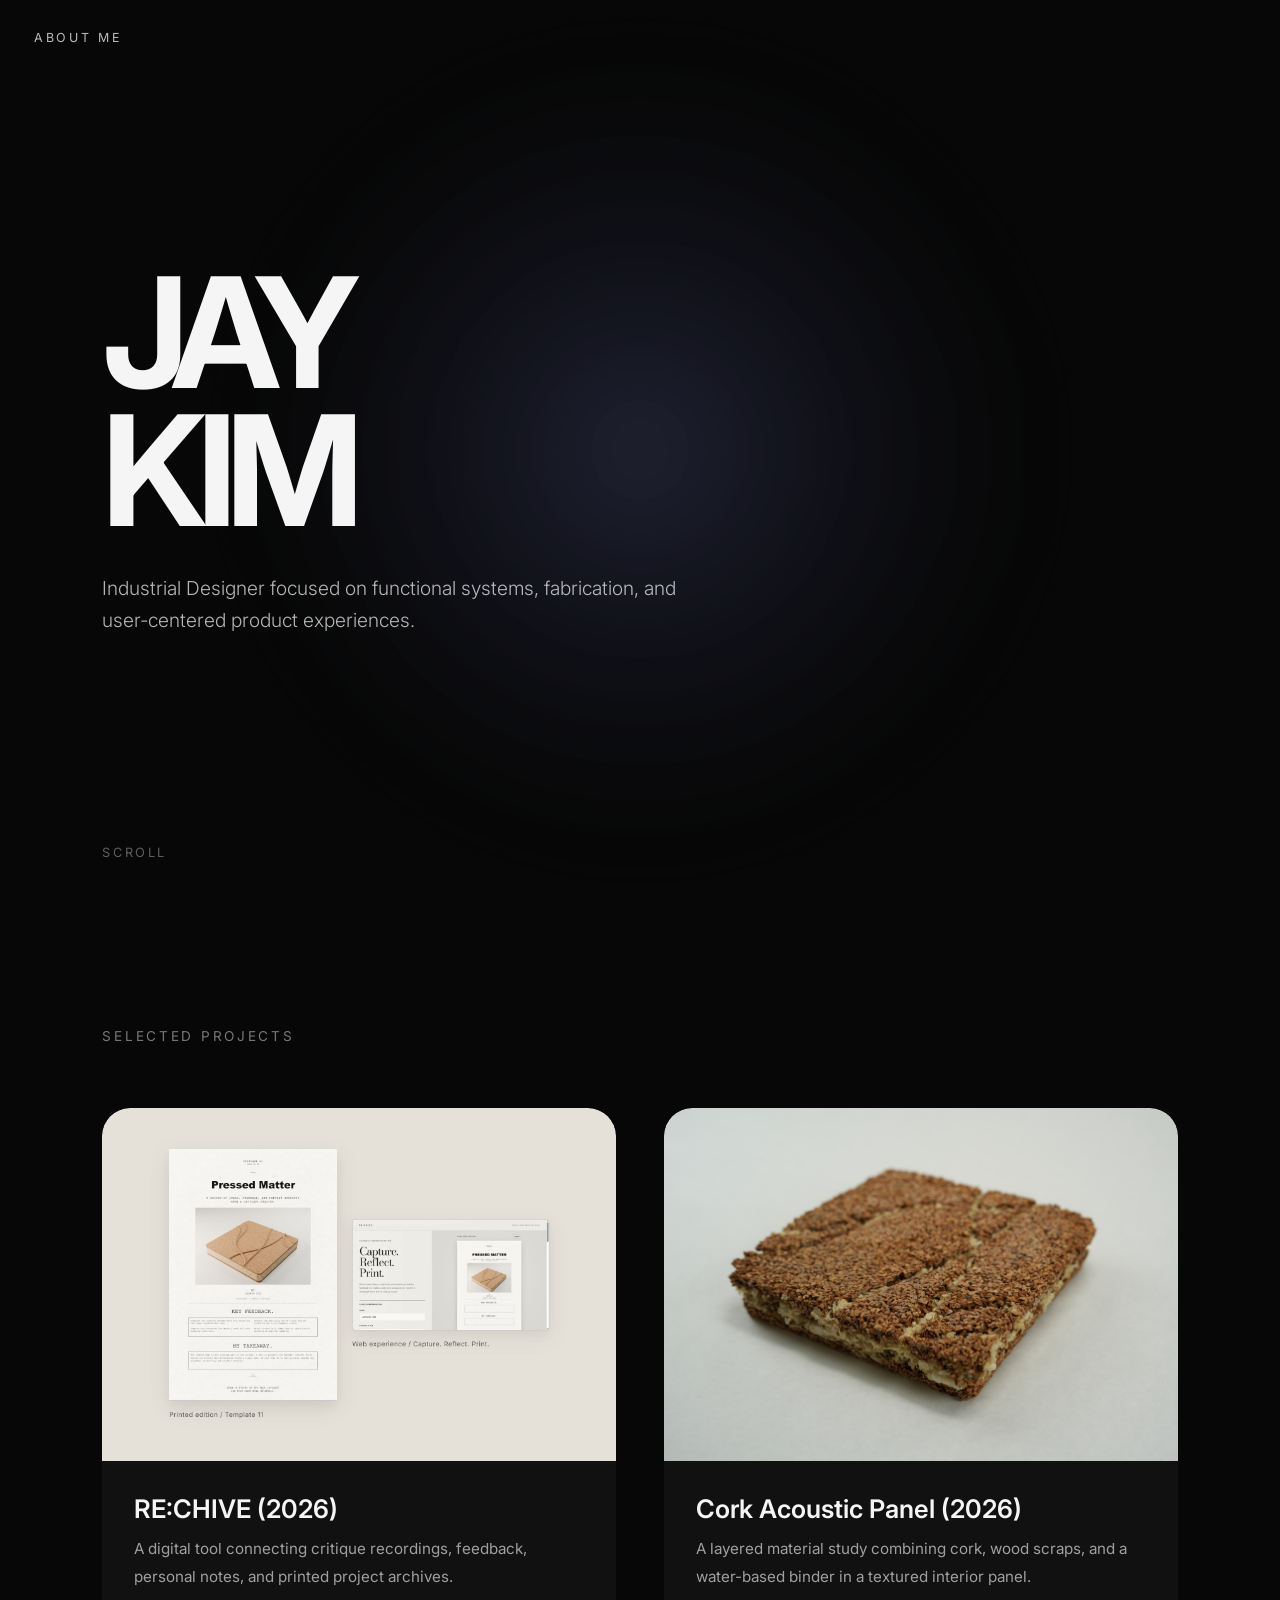
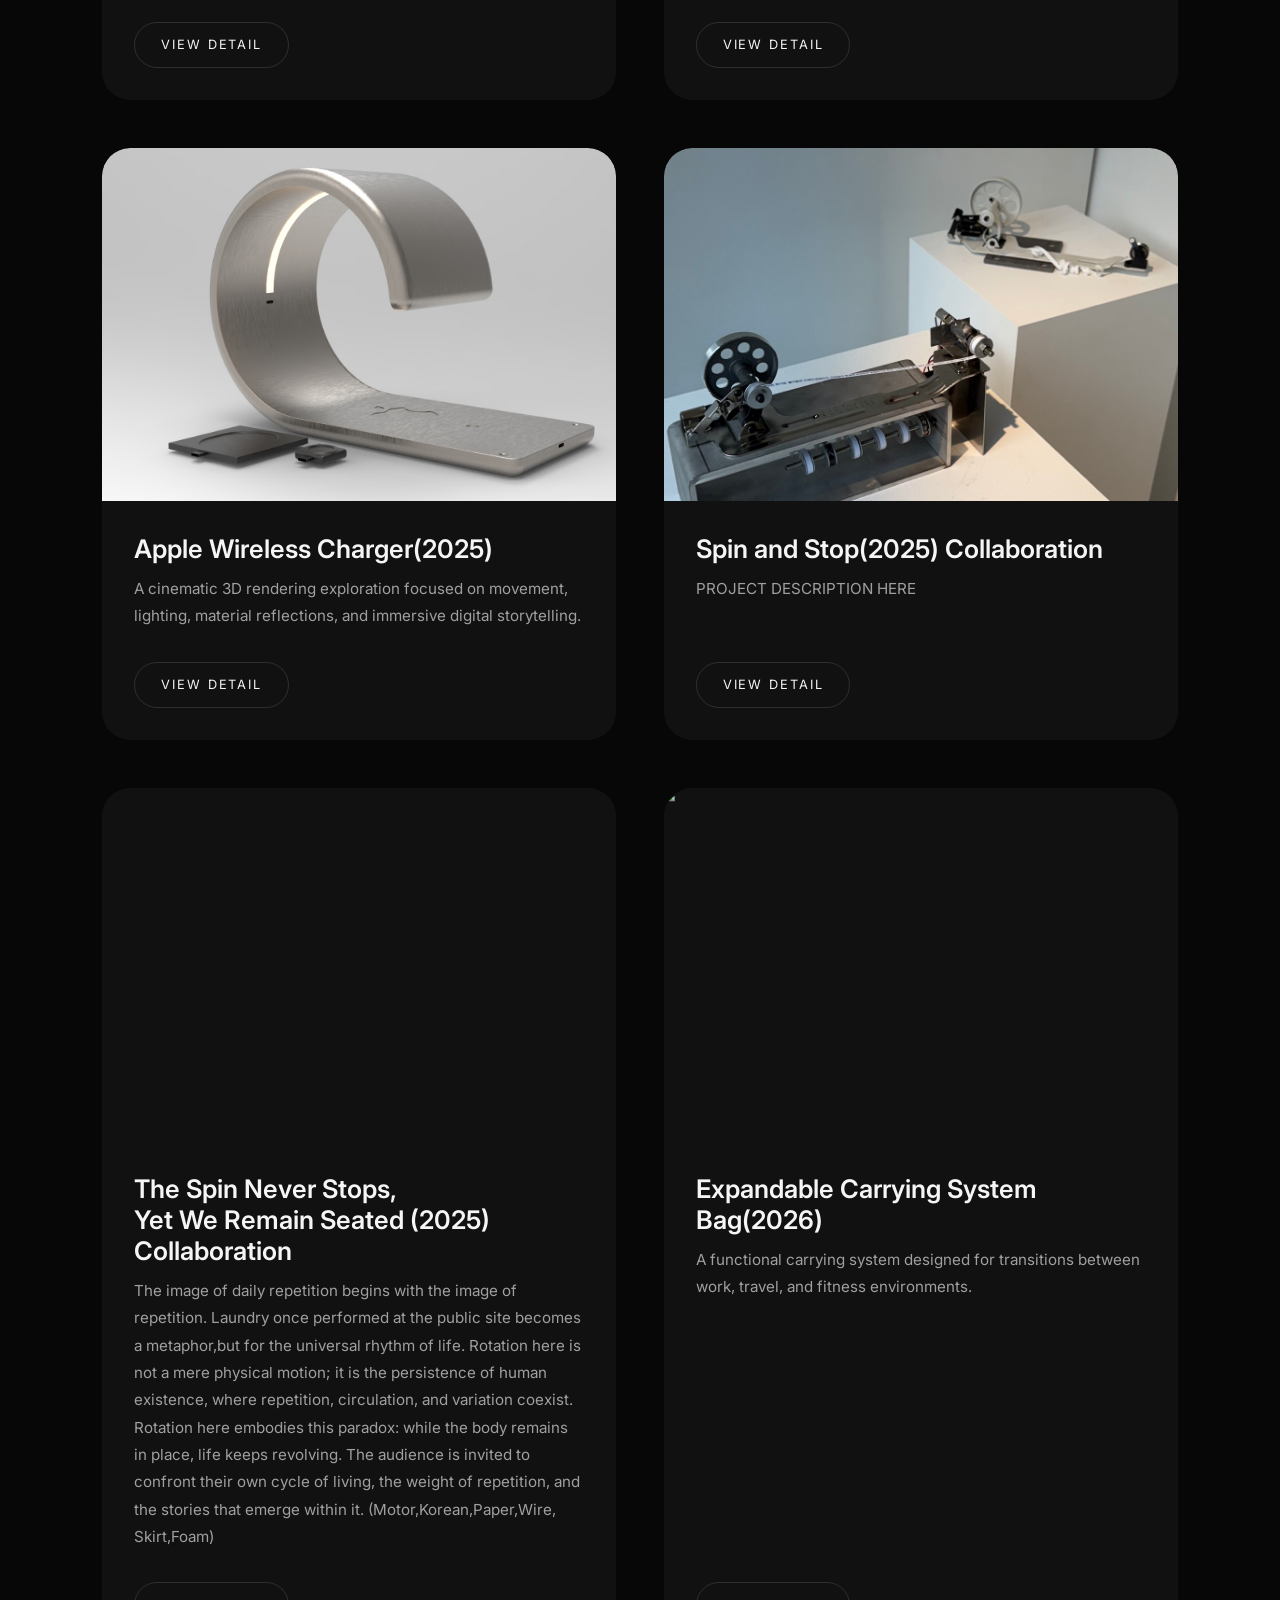
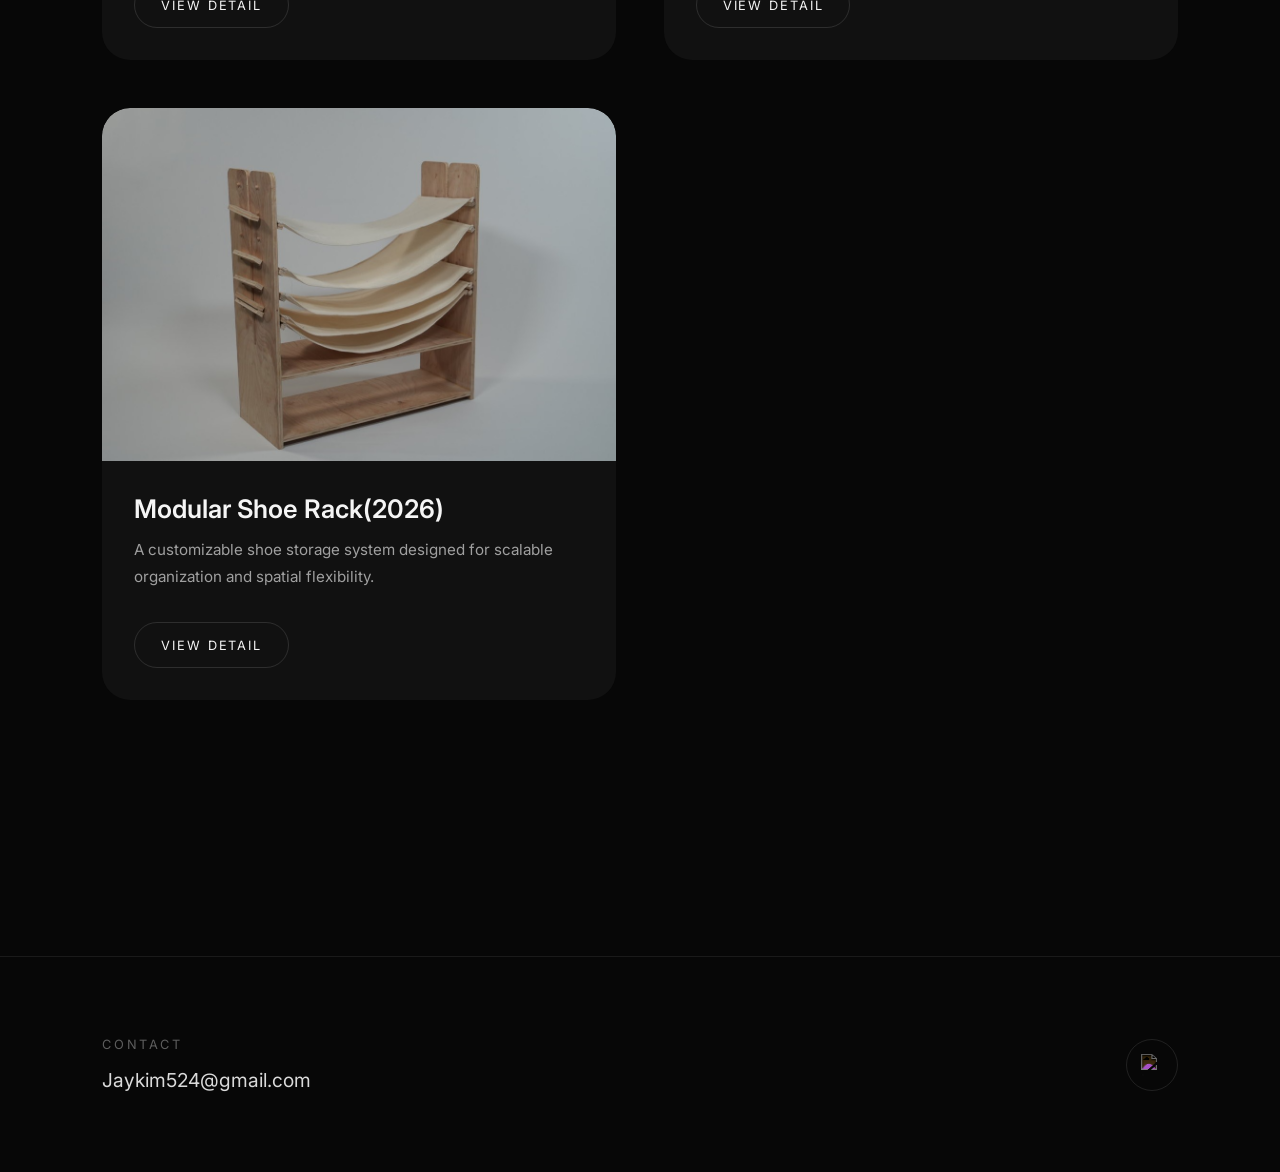
==== index.html @ 12a3d4f8 "Show final acoustic panel prototype photographs in an automatic slideshow" ====
<!DOCTYPE html>
<html lang="en">

<head>
  <meta charset="UTF-8" />
  <meta name="viewport" content="width=device-width, initial-scale=1.0"/>

  <title>Jaewoo Kim Portfolio</title>

  <!-- FONT -->

  <link rel="preconnect" href="https://fonts.googleapis.com">
  <link rel="preconnect" href="https://fonts.gstatic.com" crossorigin>

  <link
    href="https://fonts.googleapis.com/css2?family=Inter:wght@300;400;500;600;700&display=swap"
    rel="stylesheet"
  >

  <link rel="stylesheet" href="style.css?v=20261029-16-11">
</head>

<body>

  <!-- BACKGROUND -->

  <div class="background-glow"></div>
  <div class="grain"></div>

  <!-- HERO -->

  <section class="hero">

    <h1 class="name">
      JAY<br>
      KIM
    </h1>

    <p class="description">
      Industrial Designer focused on functional systems,
      fabrication, and user-centered product experiences.
    </p>

    <div class="scroll-indicator">
      Scroll
    </div>

  </section>

  <!-- PROJECTS -->

  <section class="projects">

    <div class="section-title">
      Selected Projects
    </div>

<!-- =========================
     TOP PROJECT GRID
========================= -->

<div class="project-grid">
<article class="project-card"><img class="project-preview website-preview rechive-thumbnail" src="projects/rechive-main-image.jpg" width="1335" height="1120" alt="RE:CHIVE" loading="lazy"><div class="project-content"><div class="project-title">RE:CHIVE (2026)</div><div class="project-description">A digital tool connecting critique recordings, feedback, personal notes, and printed project archives.</div><a href="rechive-detail.html" class="view-button">View Detail</a></div></article>
<article class="project-card"><div class="image-slider" aria-label="Cork Acoustic Panel final prototype photographs">
  <img class="slider-image active" src="projects/acoustic-final/dsc02774.jpg" width="2200" height="1467" alt="Cork acoustic panel final prototype, showing the patterned cork face and wood-shaving core" loading="lazy" decoding="async">
  <img class="slider-image" src="projects/acoustic-final/dsc02773.jpg" width="2200" height="1467" alt="Top view of the final cork acoustic panel and its branching surface pattern" loading="lazy" decoding="async">
  <img class="slider-image" src="projects/acoustic-final/dsc02769.jpg" width="2200" height="1467" alt="Close-up of the cork face, wood-shaving core, and cork backing" loading="lazy" decoding="async">
  <img class="slider-image" src="projects/acoustic-final/dsc02771.jpg" width="2200" height="1467" alt="Detail of the pressed wood-shaving core between the cork layers" loading="lazy" decoding="async">
  <img class="slider-image" src="projects/acoustic-final/dsc02775.jpg" width="2200" height="1467" alt="Reverse face and layered edge of the finished cork acoustic panel" loading="lazy" decoding="async">
</div><div class="project-content"><div class="project-title">Cork Acoustic Panel (2026)</div><div class="project-description">A layered material study combining cork, wood scraps, and a water-based binder in a textured interior panel.</div><a href="acoustic-detail.html" class="view-button">View Detail</a></div></article>
<!-- =========================
     FIFTH PROJECT
========================= -->

<div class="project-card">

  <!-- IMAGE SLIDER -->

  <div class="image-slider">

    <img
      class="slider-image active"
      src="sophomore solidworsk/render1 (2).jpg"
      alt=""
    >

    <img
      class="slider-image"
      src="sophomore solidworsk/render2.jpg"
      alt=""
    >

    <img
      class="slider-image"
      src="sophomore solidworsk/render3.jpg"
      alt=""
    >
<img
      class="slider-image"
      src="sophomore solidworsk/render4.jpg"
      alt=""
    >
<img
      class="slider-image"
      src="sophomore solidworsk/render5.jpg"
      alt=""
    >

  </div>

  <!-- CONTENT -->

  <div class="project-content">

    <div class="project-title">
      Apple Wireless Charger(2025)
    </div>

    <div class="project-description">
      A cinematic 3D rendering exploration
      focused on movement, lighting,
      material reflections, and immersive
      digital storytelling.
    </div>

    <a
      href="render-detail.html"
      class="view-button"
    >
      View Detail
    </a>

  </div>

</div>

<!-- =========================
     SPIN PROJECT
========================= -->

<div class="project-card">

  <!-- MAIN IMAGE -->
<div class="image-slider">
  <img
    class="slider-image active"
    src="spin/IMG_3059.JPG"
    alt=""

  >
  <img
    class="slider-image"
    src="spin/IMG_3065.JPG"
    alt="">

</div>  
  <!-- CONTENT -->

  <div class="project-content">

    <!-- TITLE -->

    <div class="project-title">

      Spin and Stop(2025) Collaboration

    </div>

    <!-- DESCRIPTION -->

    <div class="project-description">

      PROJECT DESCRIPTION HERE

    </div>

    <!-- BUTTON -->

    <a
      href="spin-detail.html"
      class="view-button"
    >
      View Detail
    </a>

  </div>

</div>




<!-- =========================
     EX PROJECT
========================= -->

<div class="project-card">

  <!-- IMAGE SLIDER -->

  <video
  class="project-video"
  autoplay
  muted
  loop
  playsinline
>

  <source
    src="ex/video.MP4"
    type="video/mp4"
  >

</video>



  <!-- CONTENT -->

  <div class="project-content">

    <!-- PROJECT TITLE -->
    <div class="project-title">

      The Spin Never Stops, <br>
Yet We Remain Seated (2025) Collaboration

    </div>

    <!-- PROJECT DESCRIPTION -->
    <div class="project-description">
The image of daily repetition begins with the image of repetition. Laundry once performed at the public site becomes a metaphor,but for the universal rhythm of life.

Rotation here is not a mere physical motion; it is the persistence of human existence, where repetition, circulation, and variation coexist. Rotation here embodies this paradox: while the body remains in place, life keeps revolving.

The audience is invited to confront their own cycle of living, the weight of repetition, and the stories that emerge within it.

(Motor,Korean,Paper,Wire,
 Skirt,Foam)

    </div>

    <!-- DETAIL BUTTON -->

    <a
      href="ex-detail.html"
      class="view-button"
    >
      View Detail
    </a>

  </div>

</div>
  <!-- =========================
       BAG PROJECT
  ========================== -->

  <div class="project-card">

    <div class="image-slider">

      <img
        class="slider-image active"
        src="bag/bag1.png"
        alt=""
      >

      <img
        class="slider-image"
        src="bag/bag2.png"
        alt=""
      >

      <img
        class="slider-image"
        src="bag/bag3.png"
        alt=""
      >

    </div>

    <div class="project-content">

      <div class="project-title">
        Expandable Carrying System Bag(2026)
      </div>

      <div class="project-description">
        A functional carrying system designed
        for transitions between work,
        travel, and fitness environments.
      </div>

      <a
        href="bag-detail.html"
        class="view-button"
      >
        View Detail
      </a>

    </div>

  </div>

  <!-- =========================
       SHOE RACK PROJECT
  ========================== -->

  <div class="project-card">

    <div class="image-slider">

      <img
        class="slider-image active"
        src="shoe-rack/shoe1.JPG"
        alt=""
      >

      <img
        class="slider-image"
        src="shoe-rack/shoe2.JPG"
        alt=""
      >

      <img
        class="slider-image"
        src="shoe-rack/shoe3.JPG"
        alt=""
      >

    </div>

    <div class="project-content">

      <div class="project-title">
        Modular Shoe Rack(2026)
      </div>

      <div class="project-description">
        A customizable shoe storage system
        designed for scalable organization
        and spatial flexibility.
      </div>

      <a
        href="shoe-rack-detail.html"
        class="view-button"
      >
        View Detail
      </a>

    </div>

  </div>
<!-- =========================
     FOURTH PROJECT
========================= -->


  <!-- =========================
       THIRD PROJECT
  ========================== -->



</div>
  </section>
<!-- =========================
     NAVIGATION
========================= -->
<nav class="top-nav">

  <button
    id="aboutButton"
    class="about-nav-button"
  >
    About me
  </button>

</nav>
<!-- =========================
     ABOUT MODAL
========================= -->

<div class="about-overlay" id="aboutOverlay">

  <div class="about-modal">

    <!-- CLOSE BUTTON -->

    <button
      class="close-button"
      id="closeAbout"
    >
      ×
    </button>

    <!-- CONTENT -->

    <div class="about-label">
      ABOUT ME
    </div>

    <h2 class="about-title">
      Industrial Designer<br>
      & Creative Explorer
    </h2>

    <p class="about-text">

      I am an industrial designer interested in
      functional systems, emotional experiences,
      and material exploration.

      <br><br>

      My work combines physical fabrication,
      digital interaction,
      and experimental storytelling
      to create immersive user experiences.

    </p>

    <!-- INFO -->

    <div class="about-info">

      <div class="info-block">

        <div class="info-title">
          Education
        </div>

        <div class="info-content">
          RISD Industrial Design
          <br>
          Yonsei University (June 2024 ~ August 2024)
        </div>

      </div>

      <div class="info-block">

        <div class="info-title">
          Skills
        </div>

        <div class="info-content">
          SolidWorks<br>
          Rhino<br>
          Keyshot<br>
          Adobe Suite<br>
          HTML / CSS / JS <br>
          Model Making<br>
        </div>

      </div>

    </div>

    <!-- RESUME -->

    <a
      href="resume.pdf"
      download
      class="resume-button"
    >
      Download Resume
    </a>

  </div>

</div>
  <!-- =========================
       FOOTER
  ========================== -->

  <footer class="footer">

    <div class="footer-left">

      <div class="footer-label">
        Contact
      </div>

      <a
        href="mailto:Jaykim524@gmail.com"
        class="email-link"
      >
        Jaykim524@gmail.com
      </a>

    </div>

    <div class="footer-right">

      <a
        href="https://www.instagram.com/Jaykim524"
        target="_blank"
        class="social-icon"
      >

        <img
          src="https://cdn-icons-png.flaticon.com/512/2111/2111463.png"
          alt="instagram"
        >

      </a>

    </div>

  </footer>

  <!-- SCRIPT -->

  <script src="script.js"></script>

</body>
</html>
---- style.css ----
*{
  margin:0;
  padding:0;
  box-sizing:border-box;
}

html{
  scroll-behavior:smooth;
}

body{
  background:#070707;
  color:#f5f5f5;
  font-family:'Inter',sans-serif;
  overflow-x:hidden;
}

/* =========================
   SOFT BACKGROUND LIGHT
========================= */

body::before{

  content:"";

  position:fixed;

  top:50%;
  left:50%;

  transform:translate(-50%,-50%);

  width:900px;
  height:900px;

  background:
  radial-gradient(
    circle,
    rgba(255,255,255,0.08) 0%,
    rgba(255,255,255,0.03) 25%,
    rgba(255,255,255,0) 70%
  );

  filter:blur(30px);

  pointer-events:none;

  z-index:0;
}

a{
  text-decoration:none;
  color:inherit;
}

/* =========================
   BACKGROUND
========================= */

.background-glow{

  position:fixed;

  width:700px;
  height:700px;

  background:
  radial-gradient(
    circle,
    rgba(80,100,255,0.12) 0%,
    rgba(0,0,0,0) 70%
  );

  top:50%;
  left:50%;

  transform:translate(-50%,-50%);

  filter:blur(80px);

  pointer-events:none;

  z-index:0;

  animation:floatGlow 14s ease-in-out infinite;
}

@keyframes floatGlow{

  0%{
    transform:translate(-50%,-50%) scale(1);
  }

  50%{
    transform:translate(-48%,-52%) scale(1.05);
  }

  100%{
    transform:translate(-50%,-50%) scale(1);
  }

}

.grain{

  position:fixed;
  inset:0;

  opacity:0.03;

  background-image:
  radial-gradient(#fff 0.5px, transparent 0.5px);

  background-size:4px 4px;

  pointer-events:none;

  z-index:0;
}

/* =========================
   TOP NAV
========================= */

.top-nav{

  position:fixed;

  top:26px;
  left:34px;

  z-index:999999;
}

/* =========================
   ABOUT BUTTON
========================= */

.about-nav-button{

  background:none;
  border:none;

  color:rgba(255,255,255,0.72);

  font-size:0.78rem;

  letter-spacing:0.22em;
  text-transform:uppercase;

  cursor:pointer;

  transition:0.4s ease;

  font-family:'Inter',sans-serif;
}

.about-nav-button:hover{

  color:#fff;

  transform:translateX(4px);
}

/* =========================
   HERO
========================= */

.hero{

  position:relative;

  width:100%;
  height:100vh;

  display:flex;
  flex-direction:column;
  justify-content:center;

  padding-left:8vw;

  z-index:2;
}

.name{

  font-size:clamp(4rem,12vw,11rem);

  line-height:0.9;
  font-weight:700;

  letter-spacing:-0.07em;

  opacity:0;

  transform:translateY(40px);

  animation:
  fadeUp 1.2s cubic-bezier(.16,1,.3,1) forwards;
}

.description{

  margin-top:2rem;

  max-width:600px;

  font-size:clamp(1rem,1.5vw,1.3rem);

  line-height:1.7;
  font-weight:300;

  color:rgba(255,255,255,0.7);

  opacity:0;

  transform:translateY(30px);

  animation:
  fadeUp 1.2s cubic-bezier(.16,1,.3,1) forwards;

  animation-delay:0.25s;
}

.scroll-indicator{

  position:absolute;

  bottom:40px;
  left:8vw;

  font-size:0.8rem;

  letter-spacing:0.2em;
  text-transform:uppercase;

  color:rgba(255,255,255,0.35);

  animation:floatText 2.5s ease-in-out infinite;
}

@keyframes fadeUp{

  to{
    opacity:1;
    transform:translateY(0);
  }

}

@keyframes floatText{

  0%{
    transform:translateY(0);
  }

  50%{
    transform:translateY(8px);
  }

  100%{
    transform:translateY(0);
  }

}

/* =========================
   PROJECTS
========================= */

.projects{

  position:relative;

  z-index:2;

  width:100%;

  padding:8rem 8vw;
}

.section-title{

  font-size:0.85rem;

  text-transform:uppercase;
  letter-spacing:0.2em;

  color:rgba(255,255,255,0.45);

  margin-bottom:4rem;
}

.project-grid{

  display:grid;

  grid-template-columns:1fr 1fr;

  gap:3rem;
}

/* =========================
   PROJECT CARD
========================= */

.project-card{

  display:flex;
  flex-direction:column;

  min-height:0;

  border-radius:28px;

  overflow:hidden;

  background:#111;

  transition:0.5s cubic-bezier(.16,1,.3,1);
}

.project-card:hover{

  transform:translateY(-10px);
}

/* =========================
   PROJECT MEDIA
========================= */

.image-slider,
.project-preview,
.project-video{

  position:relative;

  width:100%;
  height:auto;
  min-height:0;
  aspect-ratio:16 / 11;
  flex:0 0 auto;

  overflow:hidden;

  background:#111;

  border-radius:28px 28px 0 0;
}

/* =========================
   IMAGE SLIDER
========================= */

.slider-image{

  position:absolute;

  width:100%;
  height:100%;

  object-fit:cover;

  opacity:0;

  transition:
  opacity 1.5s ease-in-out,
  transform 6s ease;

  transform:scale(1);
}

.slider-image.active{

  opacity:1;

  transform:scale(1.03);
}

/* =========================
   ALL PROJECT IMAGES / VIDEO
========================= */

.project-preview,
.project-video{

  object-fit:cover;

  display:block;
}

.rechive-thumbnail{
  object-fit:contain;
  background:#e5e1d9;
}

/* =========================
   PROJECT CONTENT
========================= */

.project-content{

  display:flex;
  flex-direction:column;

  flex:1;

  padding:2rem;
}

.project-title{

  font-size:1.6rem;
  font-weight:600;

  margin-bottom:0.7rem;
}

.project-description{

  font-size:0.95rem;

  line-height:1.8;

  color:rgba(255,255,255,0.6);

  margin-bottom:2rem;
}

/* =========================
   BUTTON
========================= */

.view-button{

  width:fit-content;

  margin-top:auto;

  padding:0.9rem 1.6rem;

  border:
  1px solid rgba(255,255,255,0.12);

  border-radius:999px;

  font-size:0.8rem;

  letter-spacing:0.15em;
  text-transform:uppercase;

  transition:0.4s ease;
}

.view-button:hover{

  background:#f5f5f5;
  color:#070707;
}

/* =========================
   FOOTER
========================= */

.footer{

  width:100%;

  display:flex;
  justify-content:space-between;
  align-items:center;

  padding:5rem 8vw;

  border-top:
  1px solid rgba(255,255,255,0.08);

  margin-top:8rem;
}

.footer-label{

  font-size:0.8rem;

  letter-spacing:0.2em;
  text-transform:uppercase;

  color:rgba(255,255,255,0.35);

  margin-bottom:1rem;
}

.email-link{

  font-size:1.2rem;

  color:rgba(255,255,255,0.85);

  transition:0.3s ease;
}

.email-link:hover{
  opacity:0.6;
}

.footer-right{

  display:flex;

  gap:1rem;
}

.social-icon{

  width:52px;
  height:52px;

  display:flex;
  justify-content:center;
  align-items:center;

  border:
  1px solid rgba(255,255,255,0.1);

  border-radius:50%;

  transition:0.4s ease;
}

.social-icon:hover{

  transform:translateY(-5px);

  background:#fff;
}

.social-icon img{

  width:22px;
  height:22px;

  object-fit:contain;

  filter:invert(1);
}

.social-icon:hover img{
  filter:invert(0);
}

/* =========================
   ABOUT OVERLAY
========================= */

.about-overlay{

  position:fixed;

  inset:0;

  background:rgba(0,0,0,0.45);

  backdrop-filter:blur(18px);

  display:flex;
  justify-content:center;
  align-items:center;

  opacity:0;
  visibility:hidden;

  transition:0.5s ease;

  z-index:99999;
}

.about-overlay.active{

  opacity:1;
  visibility:visible;
}

/* =========================
   ABOUT MODAL
========================= */

.about-modal{

  position:relative;

  width:min(900px,90vw);

  max-height:90vh;

  overflow-y:auto;

  padding:5rem;

  border-radius:40px;

  background:
  rgba(255,255,255,0.04);

  border:
  1px solid rgba(255,255,255,0.08);

  box-shadow:
  0 20px 80px rgba(0,0,0,0.5);

  transform:
  translateY(30px) scale(0.98);

  transition:0.5s ease;
}

.about-overlay.active .about-modal{

  transform:
  translateY(0px) scale(1);
}

/* =========================
   CLOSE BUTTON
========================= */

.close-button{

  position:absolute;

  top:1.5rem;
  right:1.5rem;

  width:48px;
  height:48px;

  border:none;
  border-radius:50%;

  background:
  rgba(255,255,255,0.06);

  color:#fff;

  font-size:1.4rem;

  cursor:pointer;

  transition:0.4s ease;
}

.close-button:hover{

  background:#fff;
  color:#000;
}

/* =========================
   ABOUT TYPOGRAPHY
========================= */

.about-label{

  font-size:0.75rem;

  letter-spacing:0.2em;
  text-transform:uppercase;

  color:rgba(255,255,255,0.45);

  margin-bottom:1.5rem;
}

.about-title{

  font-size:clamp(2.5rem,5vw,5rem);

  line-height:0.95;
  letter-spacing:-0.06em;

  margin-bottom:2rem;
}

.about-text{

  max-width:650px;

  font-size:1rem;

  line-height:2;

  color:rgba(255,255,255,0.72);

  margin-bottom:4rem;
}

/* =========================
   ABOUT INFO
========================= */

.about-info{

  display:grid;

  grid-template-columns:1fr 1fr;

  gap:3rem;

  margin-bottom:4rem;
}

.info-title{

  font-size:0.75rem;

  letter-spacing:0.15em;
  text-transform:uppercase;

  color:rgba(255,255,255,0.4);

  margin-bottom:1rem;
}

.info-content{

  line-height:2;

  color:rgba(255,255,255,0.8);
}

/* =========================
   RESUME BUTTON
========================= */

.resume-button{

  display:inline-flex;
  align-items:center;
  justify-content:center;

  padding:1rem 2rem;

  border-radius:999px;

  border:
  1px solid rgba(255,255,255,0.12);

  transition:0.4s ease;
}

.resume-button:hover{

  background:#fff;
  color:#000;
}

/* =========================
   RESPONSIVE
========================= */

@media(max-width:1000px){

  .project-grid{
    grid-template-columns:1fr;
  }

}

@media(max-width:768px){

  .hero{
    padding-left:6vw;
    padding-right:6vw;
  }

  .projects{
    padding:6rem 6vw;
  }

  .footer{

    flex-direction:column;
    align-items:flex-start;

    gap:3rem;
  }

  .about-modal{
    padding:3rem 2rem;
  }

  .about-info{
    grid-template-columns:1fr;
  }

}/* =========================
   VIDEO FIX
========================= */

.project-video{
  object-position:bottom 40%;
}
.hidden {
  display: none;
}
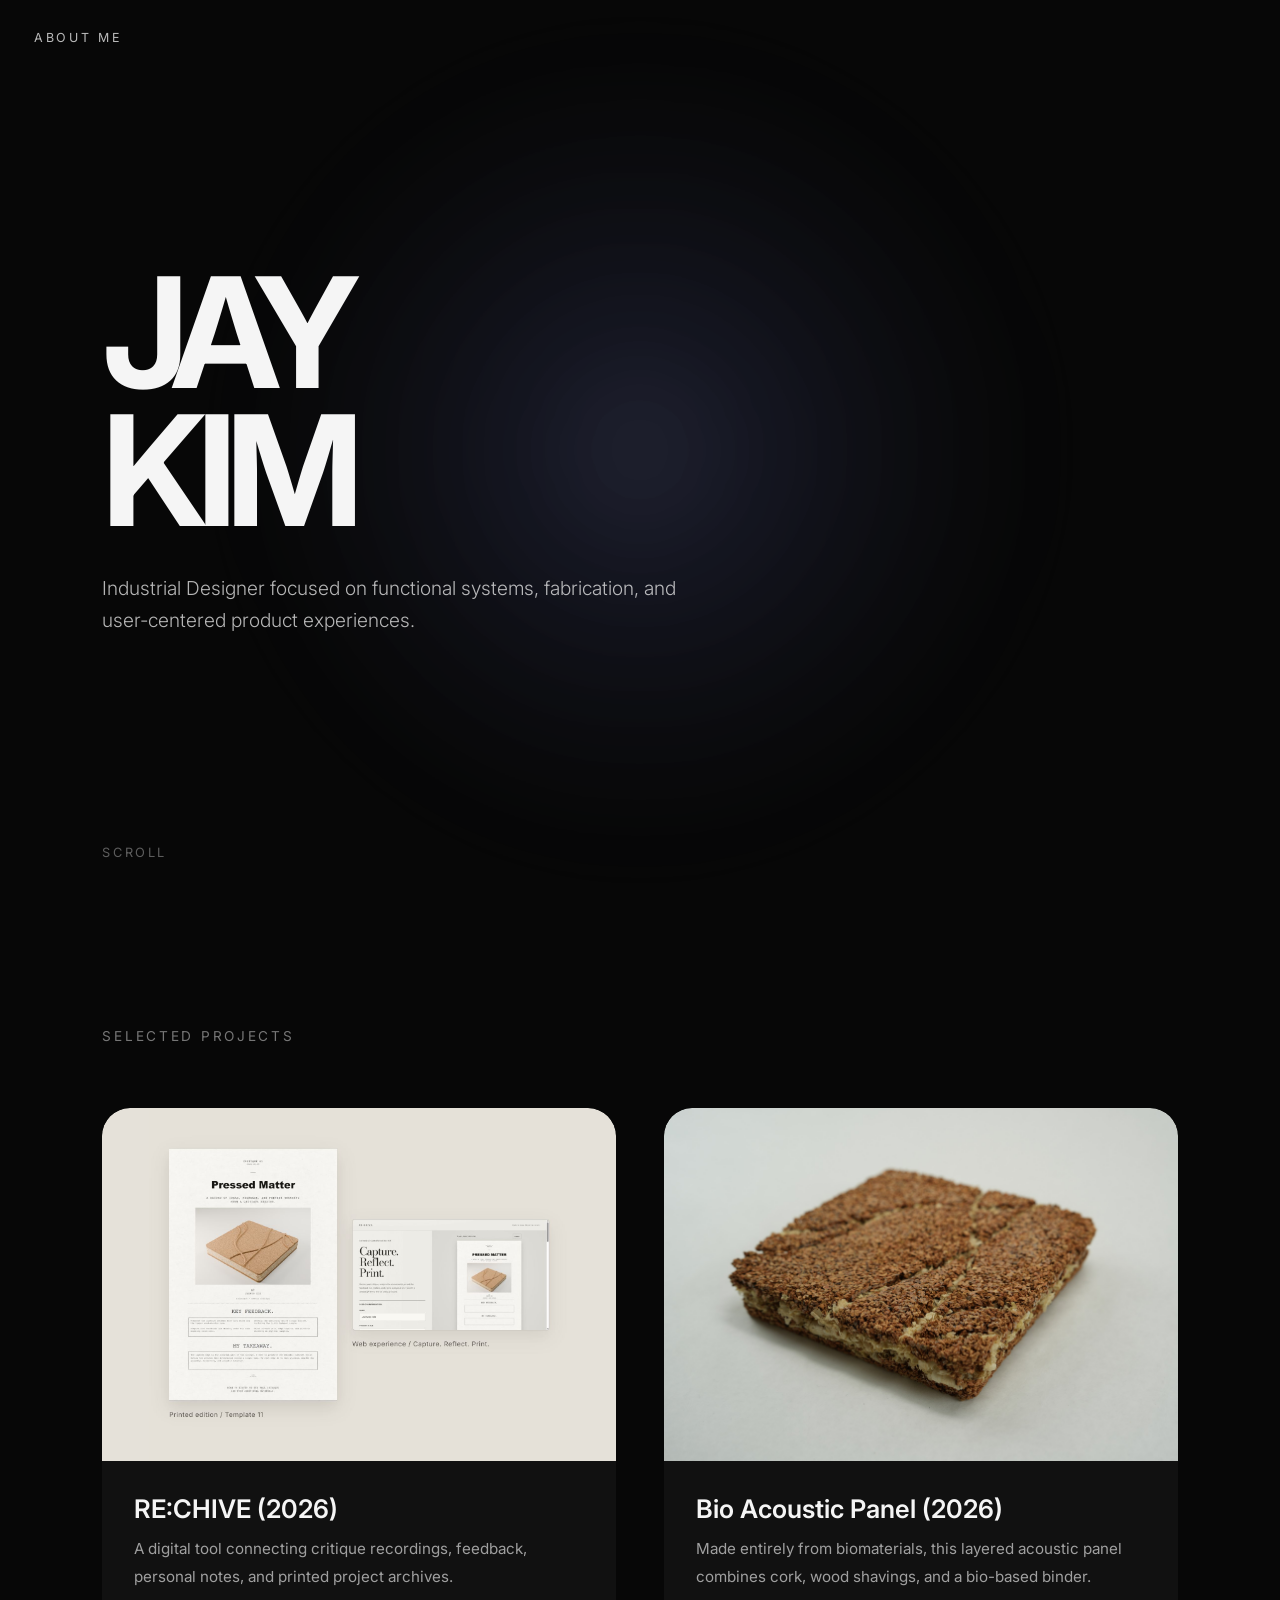
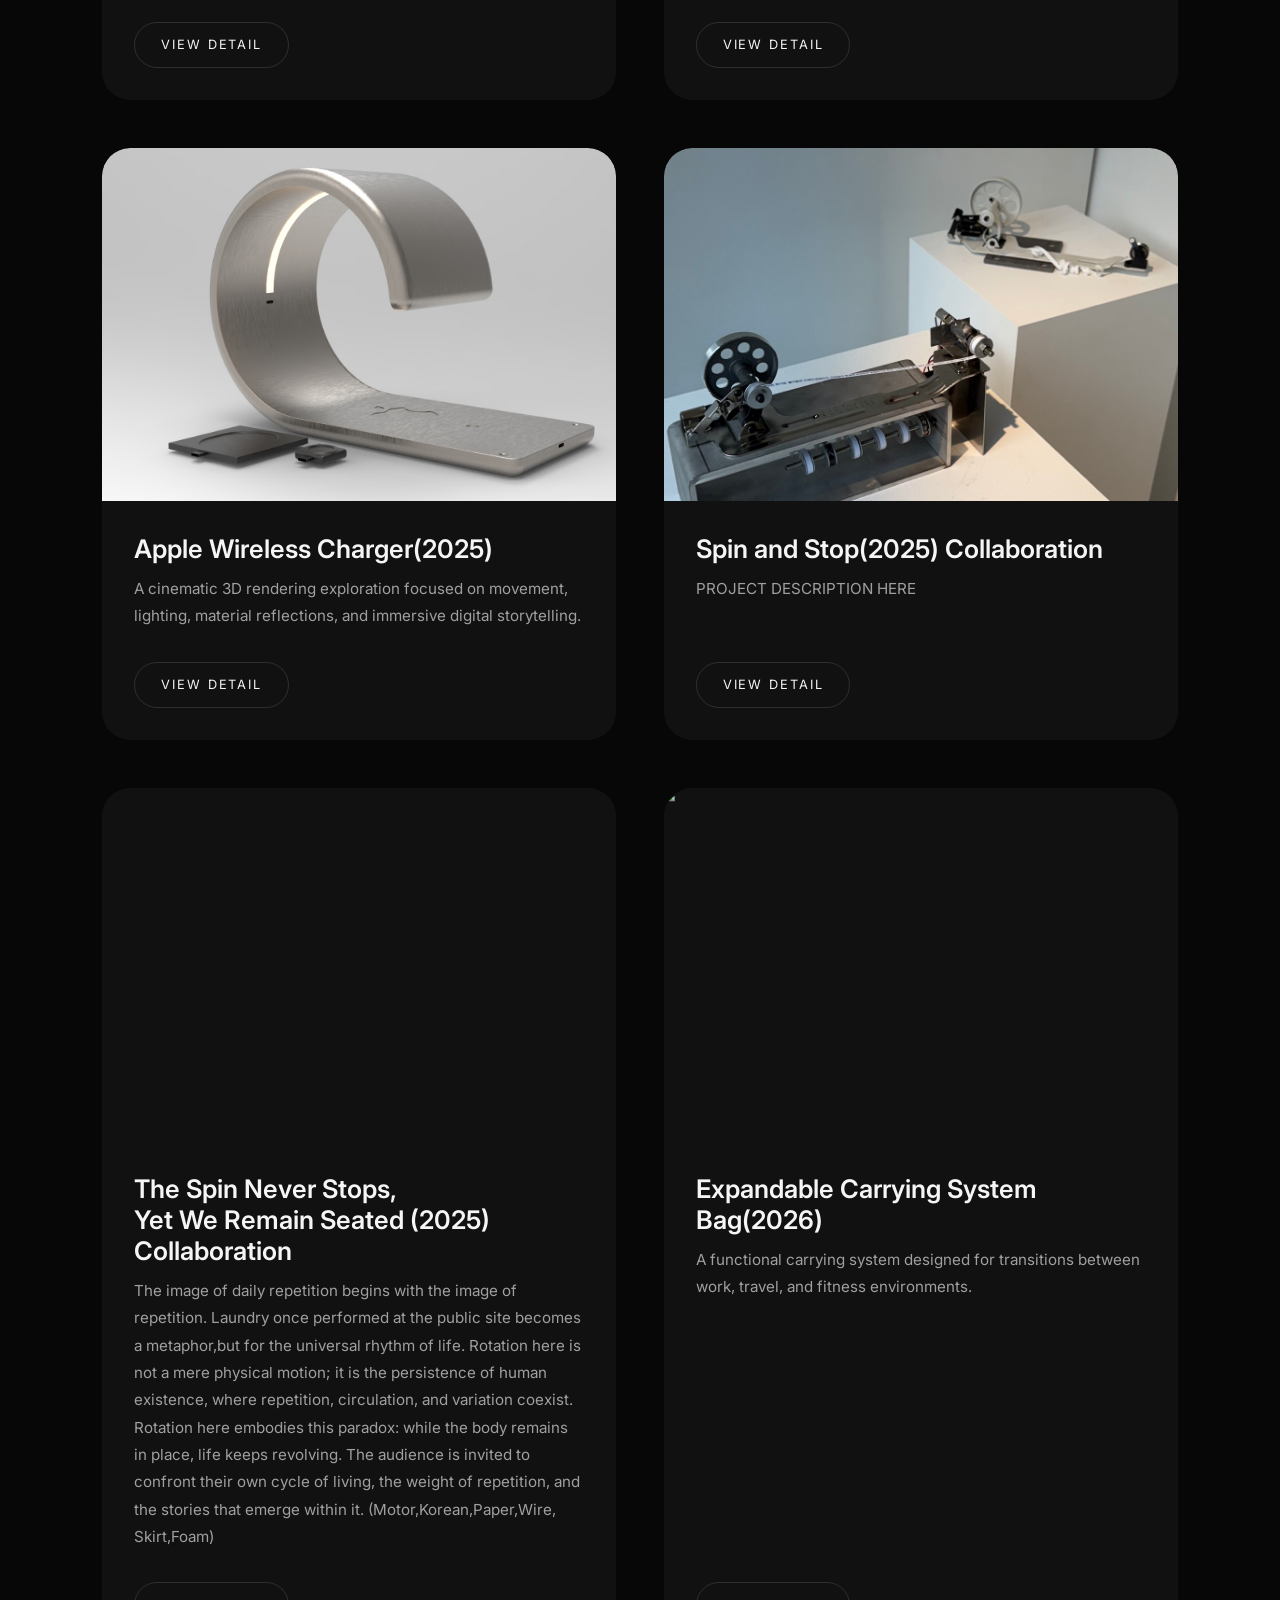
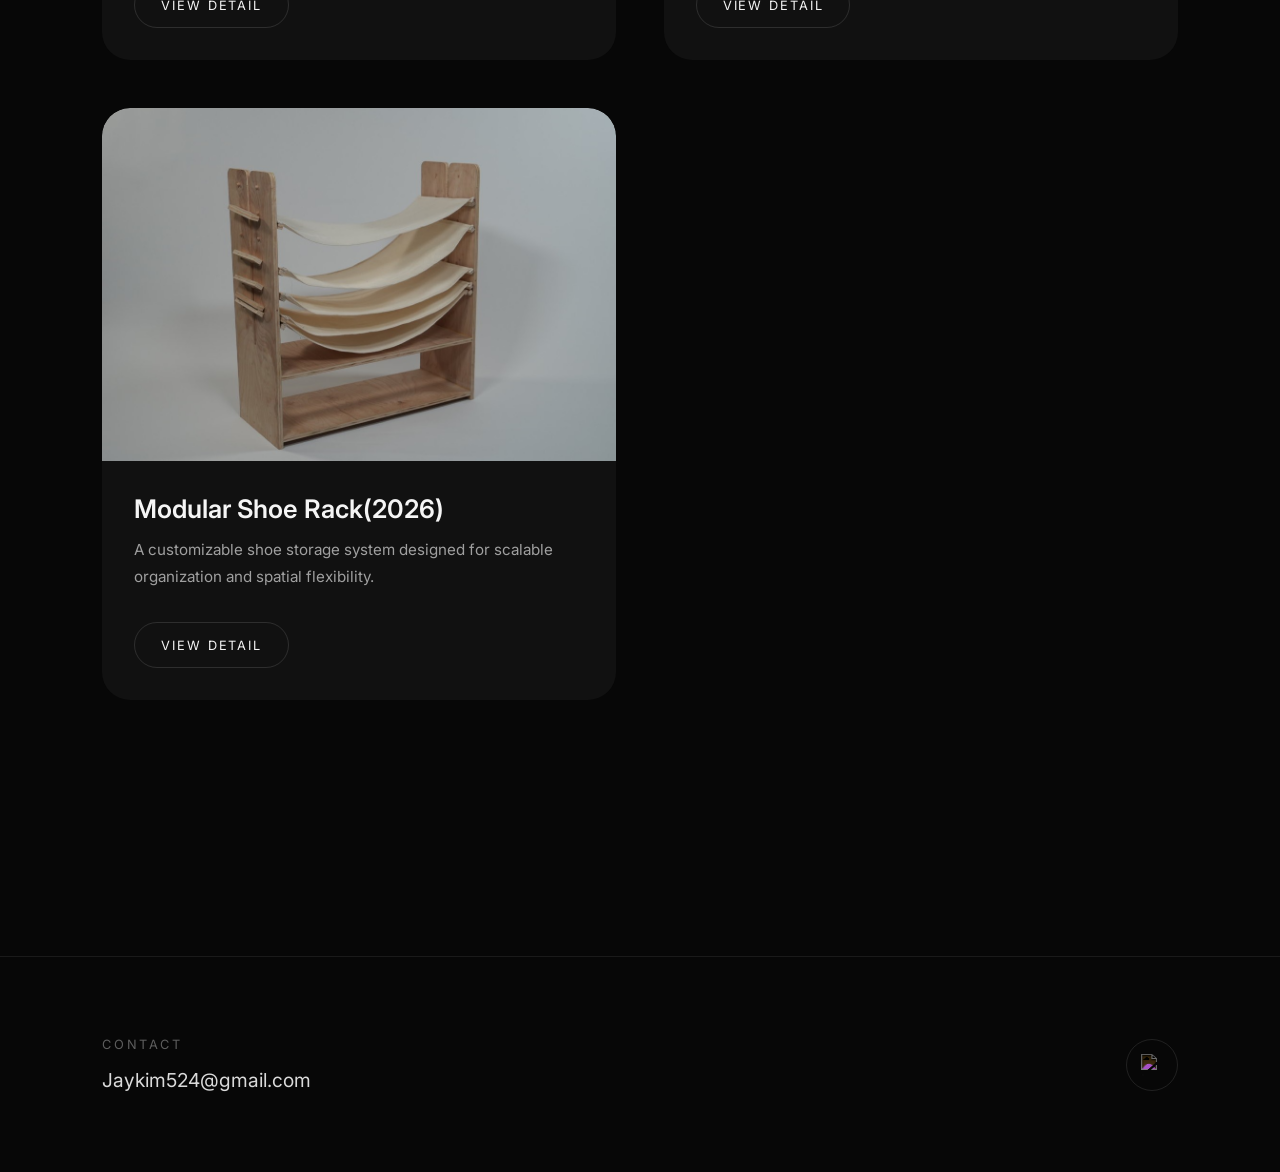
==== commit 85512469: "Rename the project Bio Acoustic Panel and describe its biomaterial composition" ====
--- a/index.html
+++ b/index.html
@@ -61,13 +61,13 @@
 
 <div class="project-grid">
 <article class="project-card"><img class="project-preview website-preview rechive-thumbnail" src="projects/rechive-main-image.jpg" width="1335" height="1120" alt="RE:CHIVE" loading="lazy"><div class="project-content"><div class="project-title">RE:CHIVE (2026)</div><div class="project-description">A digital tool connecting critique recordings, feedback, personal notes, and printed project archives.</div><a href="rechive-detail.html" class="view-button">View Detail</a></div></article>
-<article class="project-card"><div class="image-slider" aria-label="Cork Acoustic Panel final prototype photographs">
-  <img class="slider-image active" src="projects/acoustic-final/dsc02774.jpg" width="2200" height="1467" alt="Cork acoustic panel final prototype, showing the patterned cork face and wood-shaving core" loading="lazy" decoding="async">
+<article class="project-card"><div class="image-slider" aria-label="Bio Acoustic Panel final prototype photographs">
+  <img class="slider-image active" src="projects/acoustic-final/dsc02774.jpg" width="2200" height="1467" alt="Bio acoustic panel final prototype, showing the patterned cork face and wood-shaving core" loading="lazy" decoding="async">
   <img class="slider-image" src="projects/acoustic-final/dsc02773.jpg" width="2200" height="1467" alt="Top view of the final cork acoustic panel and its branching surface pattern" loading="lazy" decoding="async">
   <img class="slider-image" src="projects/acoustic-final/dsc02769.jpg" width="2200" height="1467" alt="Close-up of the cork face, wood-shaving core, and cork backing" loading="lazy" decoding="async">
   <img class="slider-image" src="projects/acoustic-final/dsc02771.jpg" width="2200" height="1467" alt="Detail of the pressed wood-shaving core between the cork layers" loading="lazy" decoding="async">
   <img class="slider-image" src="projects/acoustic-final/dsc02775.jpg" width="2200" height="1467" alt="Reverse face and layered edge of the finished cork acoustic panel" loading="lazy" decoding="async">
-</div><div class="project-content"><div class="project-title">Cork Acoustic Panel (2026)</div><div class="project-description">A layered material study combining cork, wood scraps, and a water-based binder in a textured interior panel.</div><a href="acoustic-detail.html" class="view-button">View Detail</a></div></article>
+</div><div class="project-content"><div class="project-title">Bio Acoustic Panel (2026)</div><div class="project-description">Made entirely from biomaterials, this layered acoustic panel combines cork, wood shavings, and a bio-based binder.</div><a href="acoustic-detail.html" class="view-button">View Detail</a></div></article>
 <!-- =========================
      FIFTH PROJECT
 ========================= -->
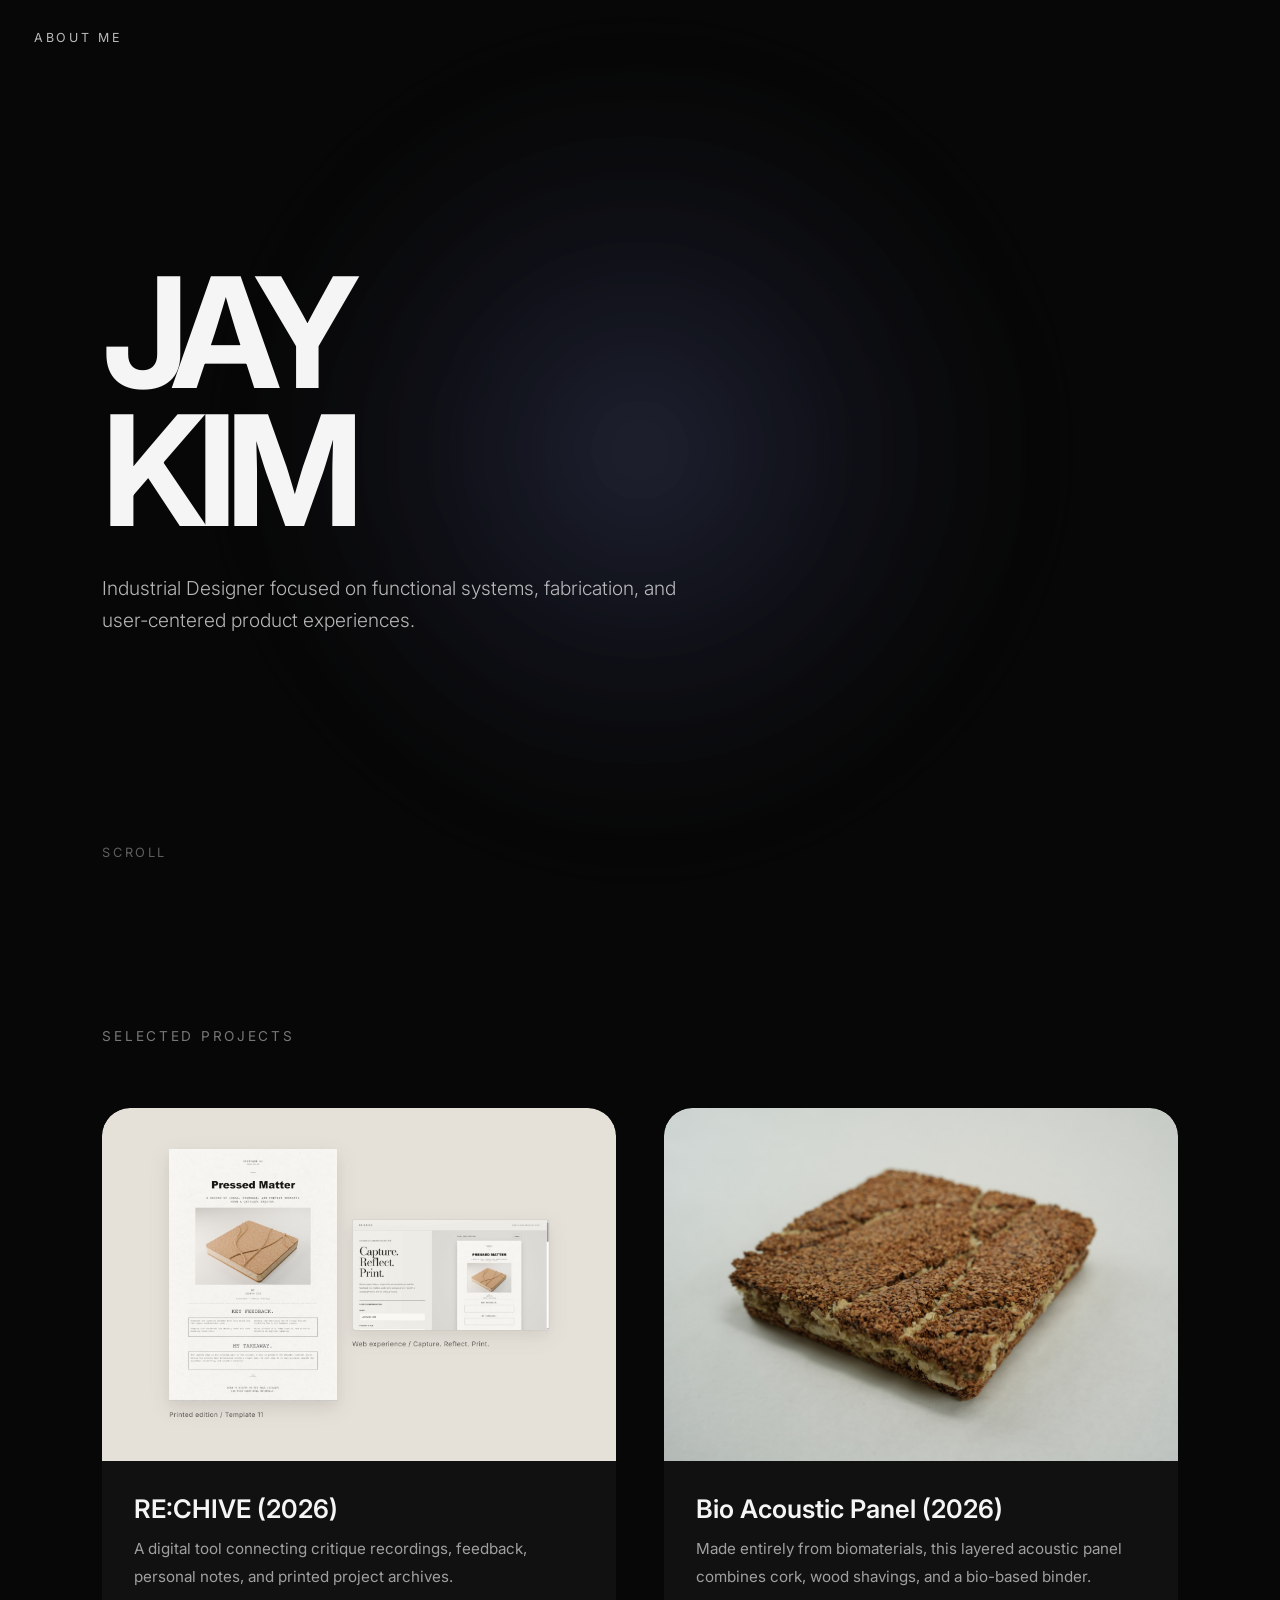
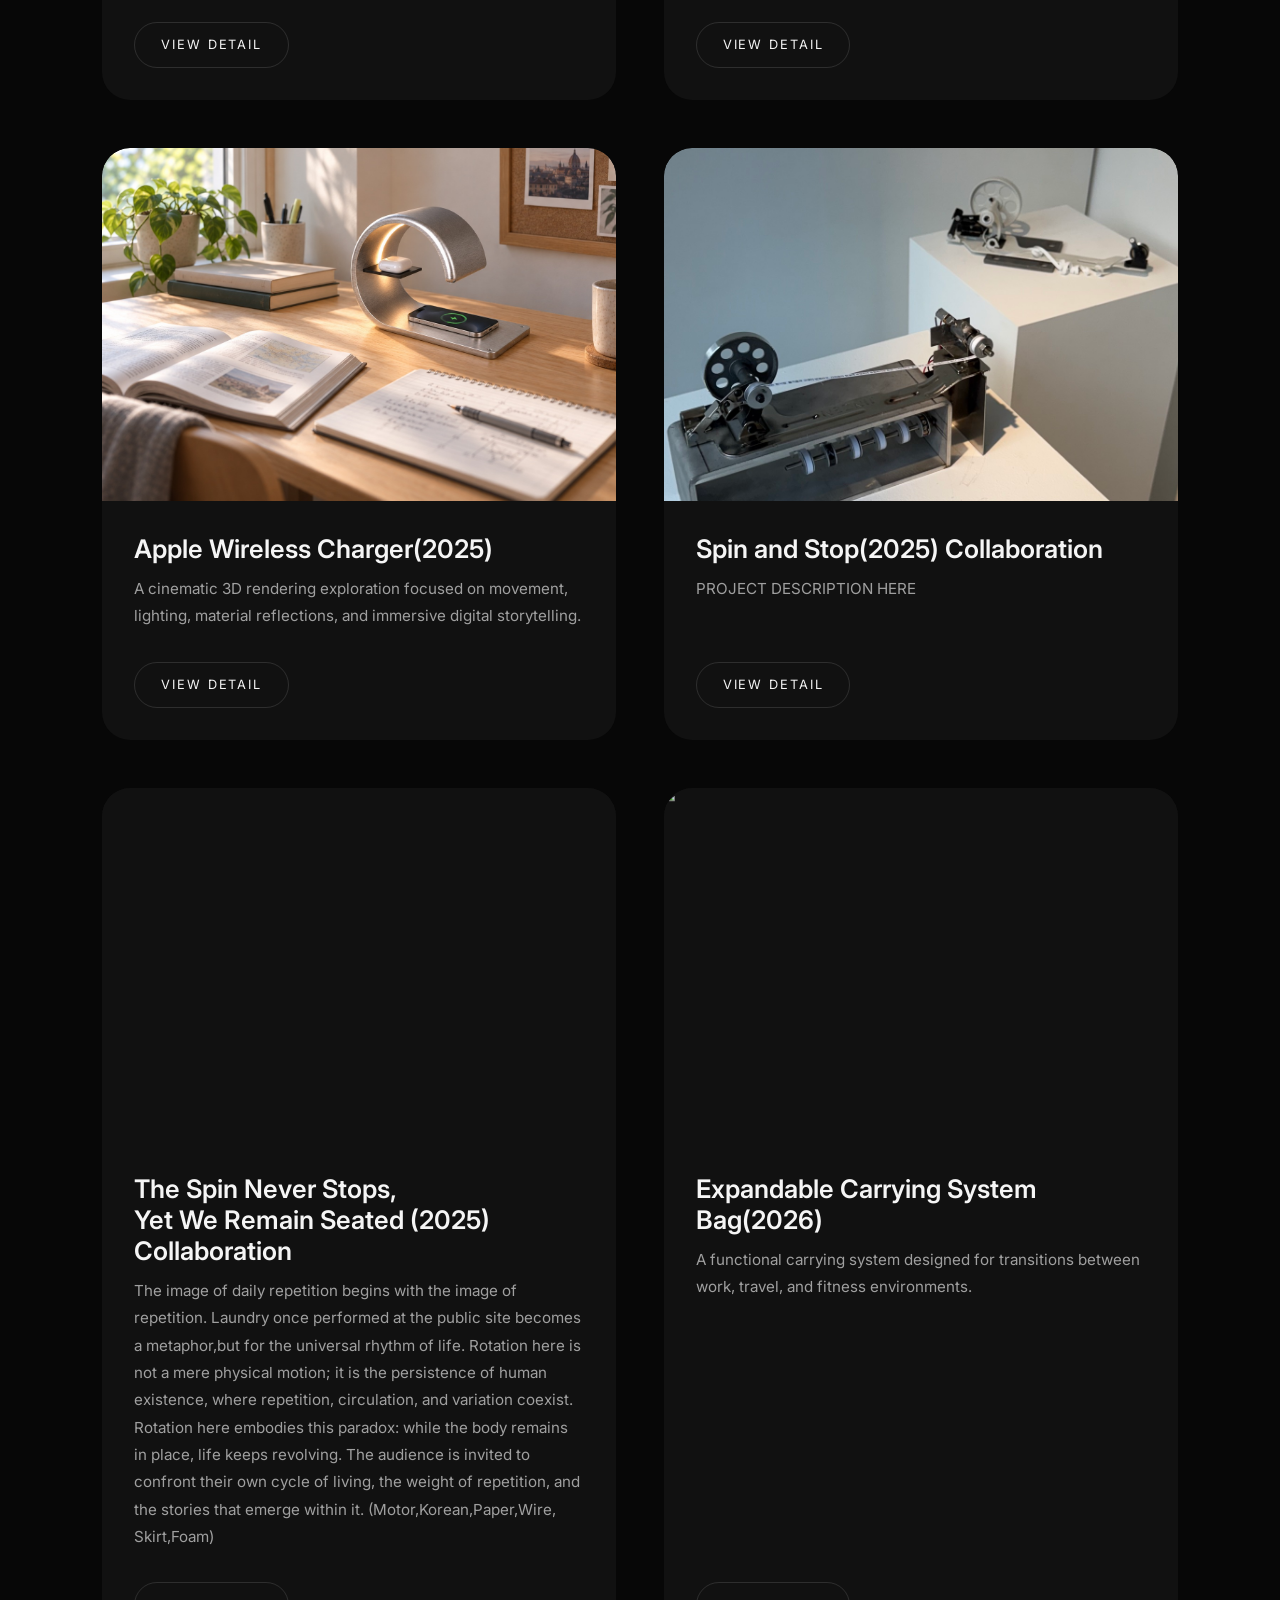
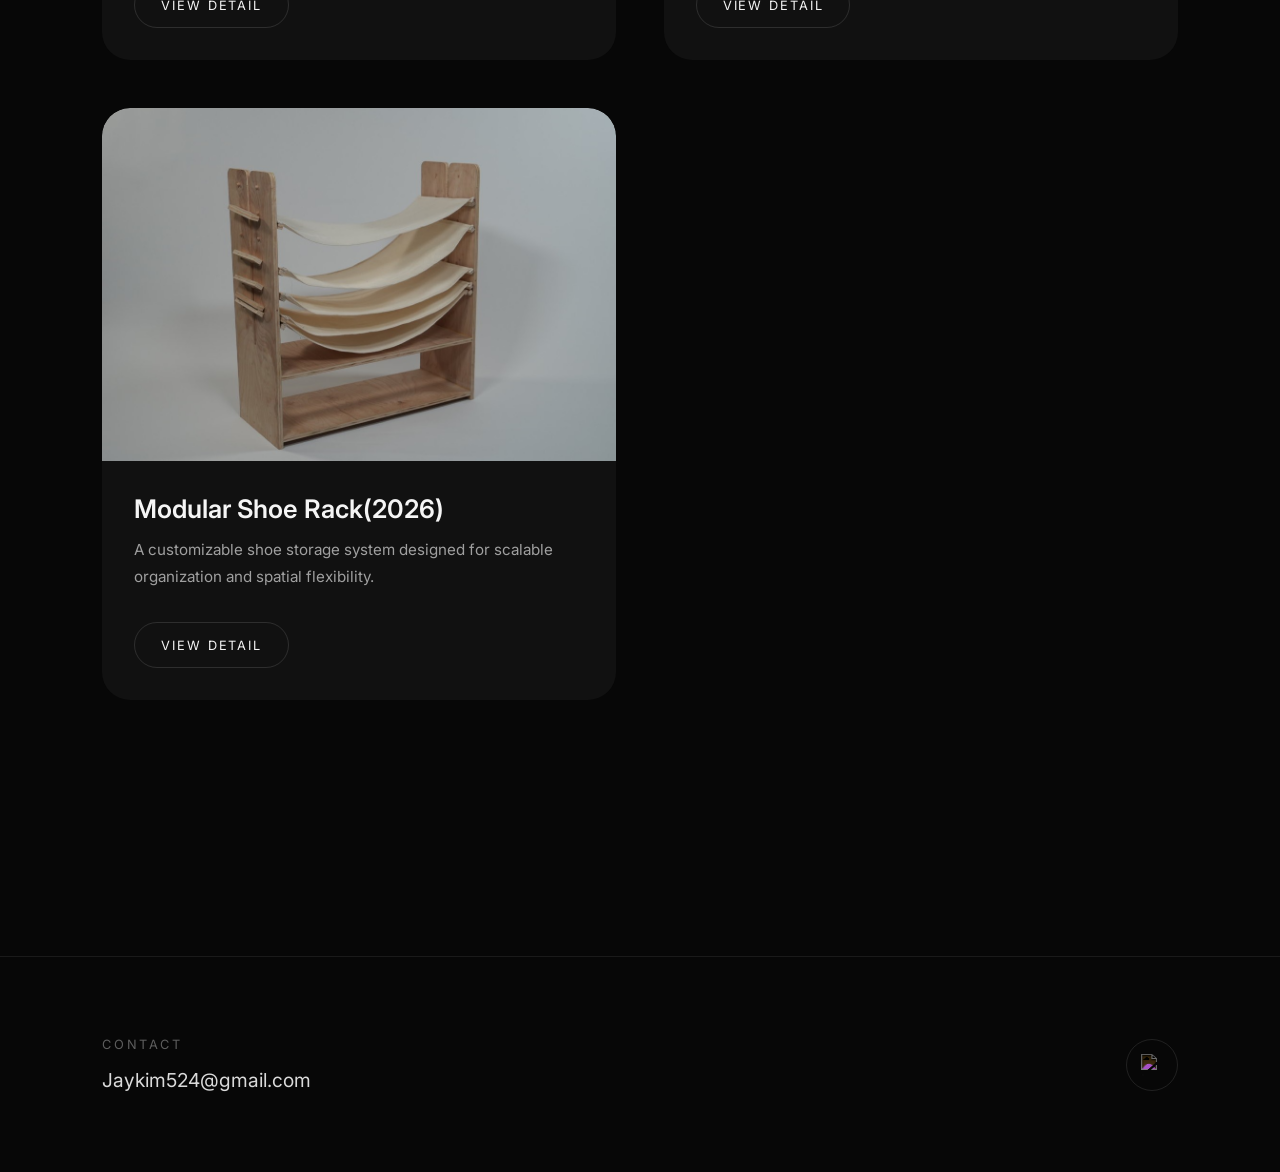
==== commit 4746b084: "Add study desk and charging detail images to the charger portfolio project" ====
--- a/index.html
+++ b/index.html
@@ -72,14 +72,16 @@
      FIFTH PROJECT
 ========================= -->
 
-<div class="project-card">
+<div class="project-card" id="wireless-charger-project">
 
   <!-- IMAGE SLIDER -->
 
-  <div class="image-slider">
+  <div class="image-slider" aria-label="Apple Wireless Charger renderings">
+    <img class="slider-image active" src="projects/charger-context/charging-study-desk.jpg" width="1536" height="1024" alt="Wireless charger on a study desk with an open textbook and notebook, charging AirPods and an iPhone" loading="lazy" decoding="async">
+    <img class="slider-image" src="projects/charger-context/charging-close-up.jpg" width="1536" height="1024" alt="Close view of AirPods charging on the upper shelf and an iPhone charging on the lower metal base" loading="lazy" decoding="async">
 
     <img
-      class="slider-image active"
+      class="slider-image"
       src="sophomore solidworsk/render1 (2).jpg"
       alt=""
     >
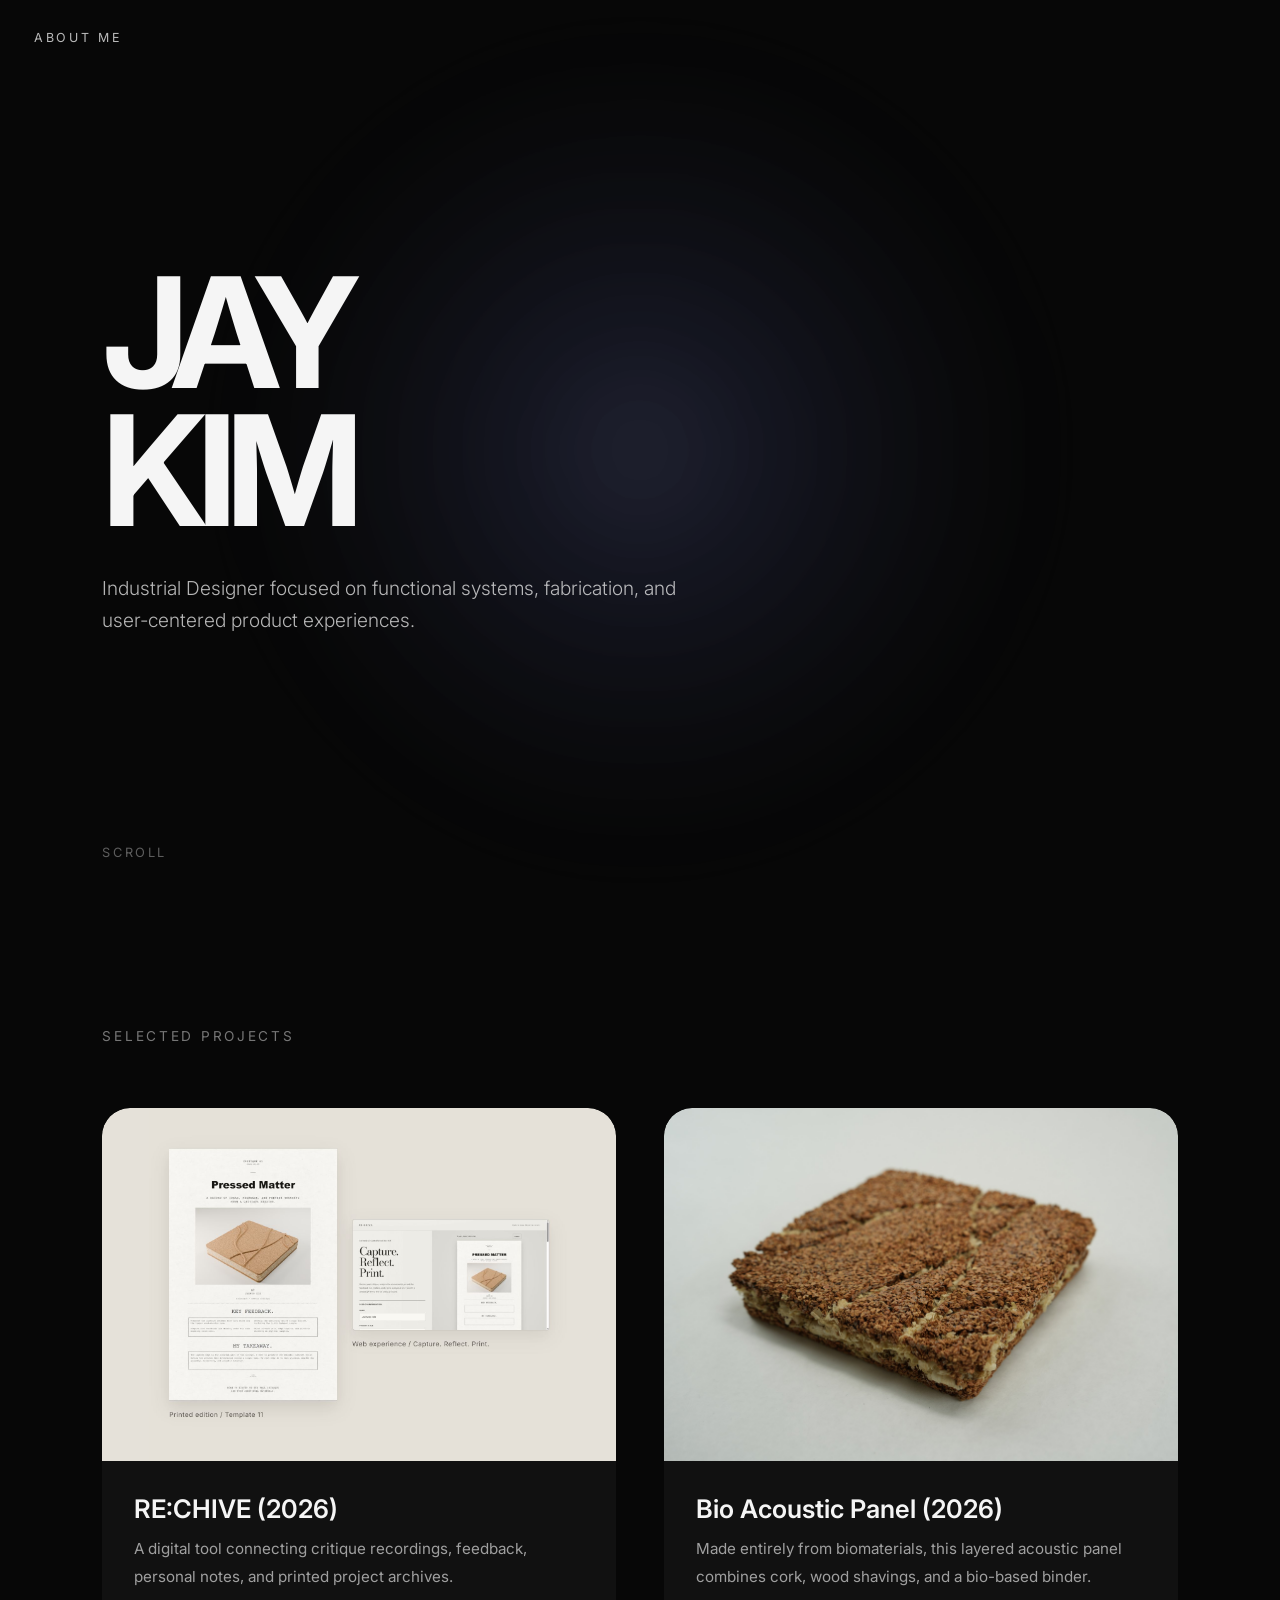
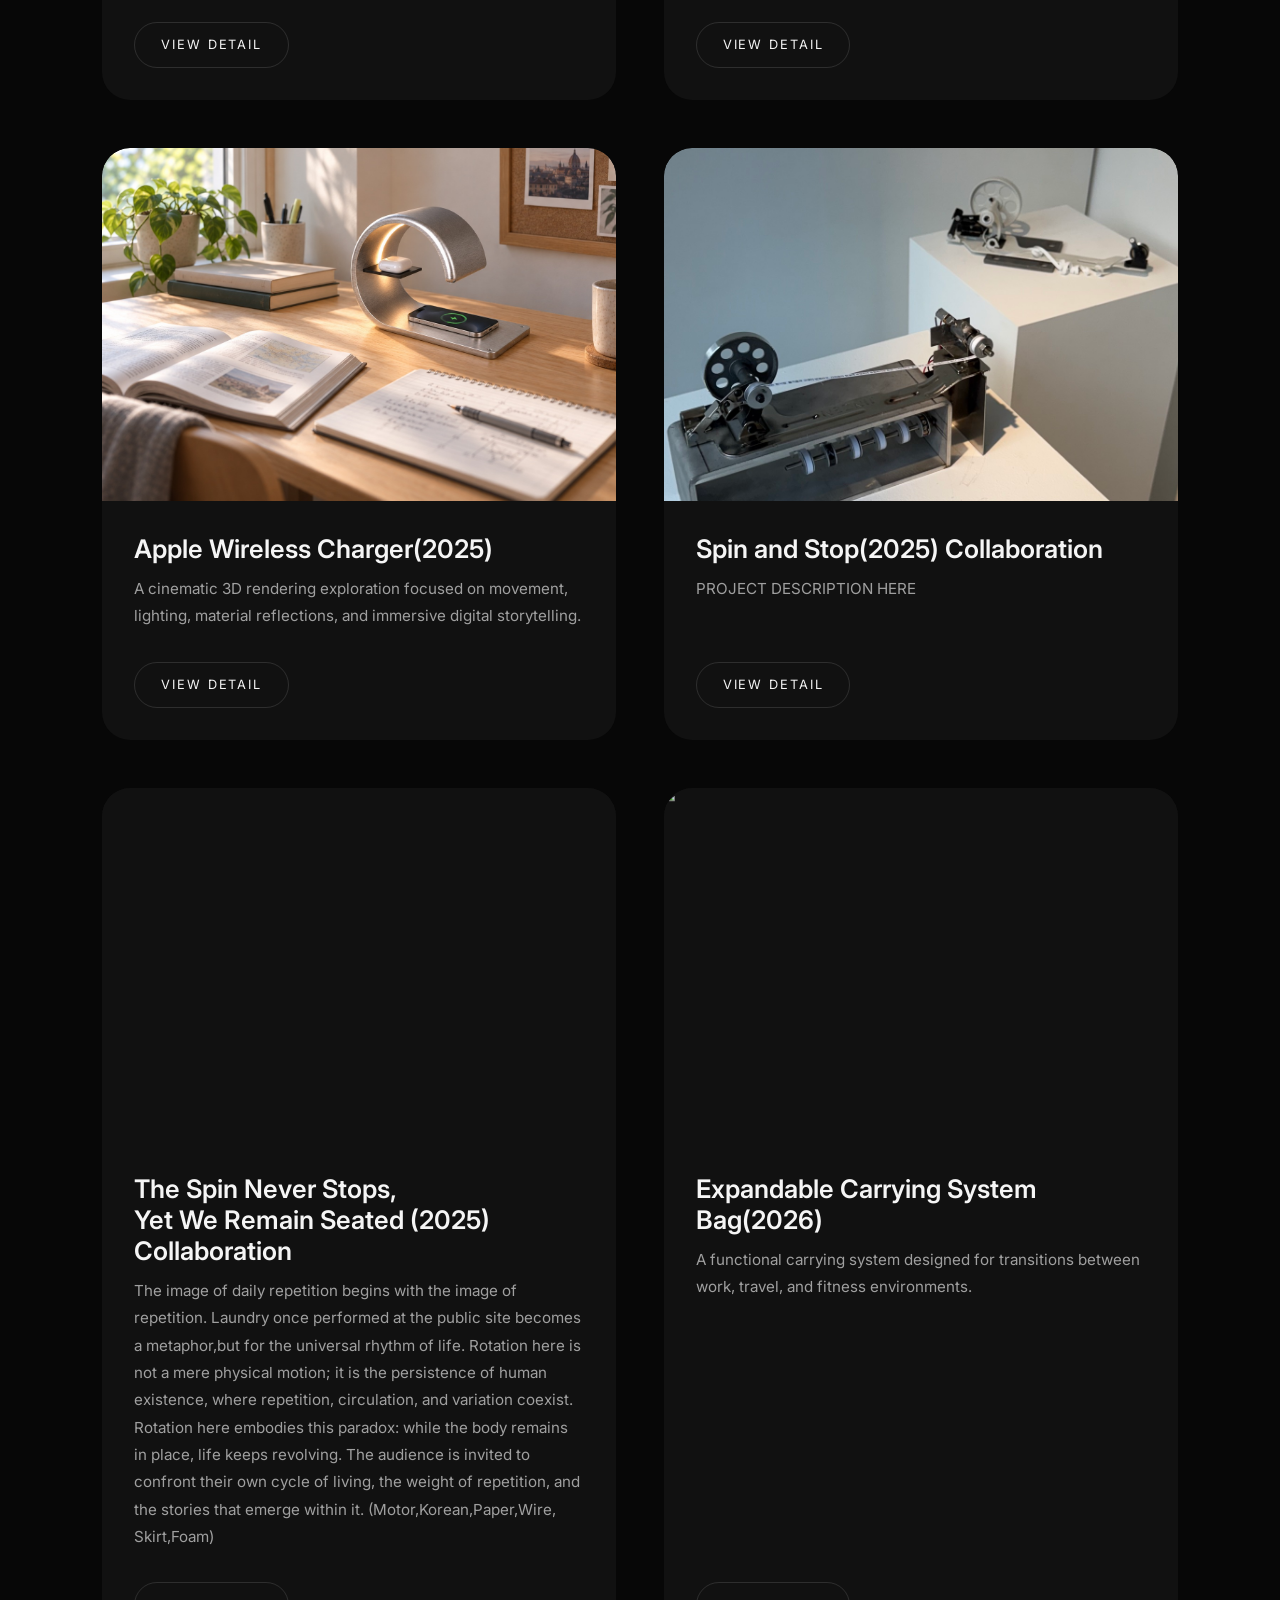
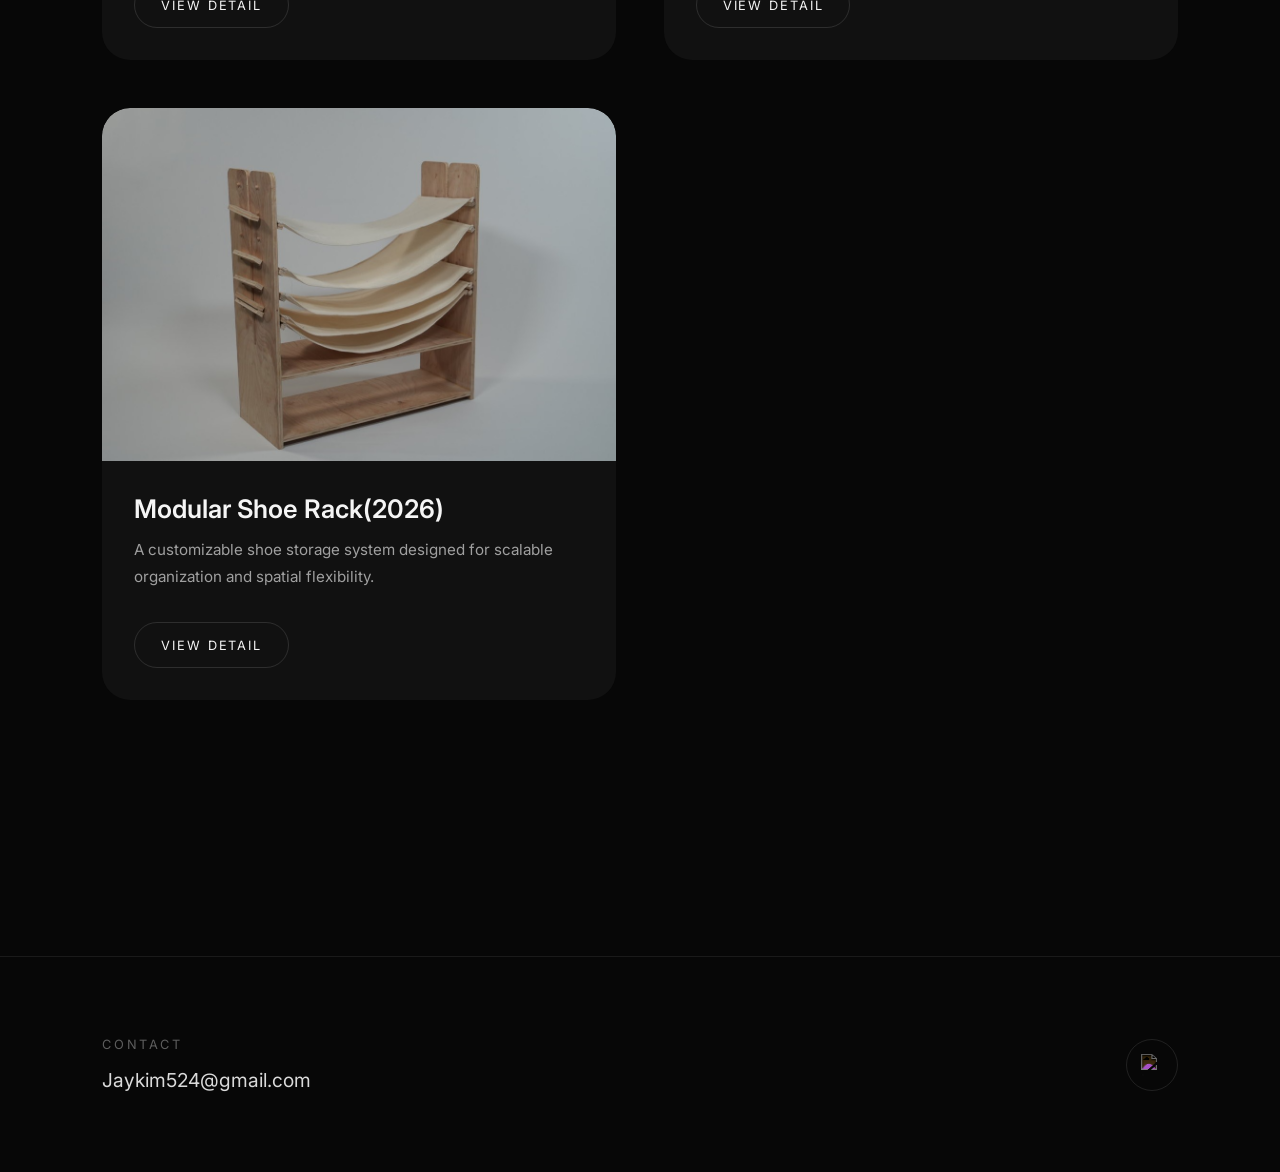
==== commit 95d77191: "Add English resume and connect the portfolio download button" ====
--- a/index.html
+++ b/index.html
@@ -464,8 +464,9 @@
     <!-- RESUME -->
 
     <a
-      href="resume.pdf"
-      download
+      href="resume.pdf?v=20261030"
+      download="Jaewoo-Kim-Resume.pdf"
+      type="application/pdf"
       class="resume-button"
     >
       Download Resume
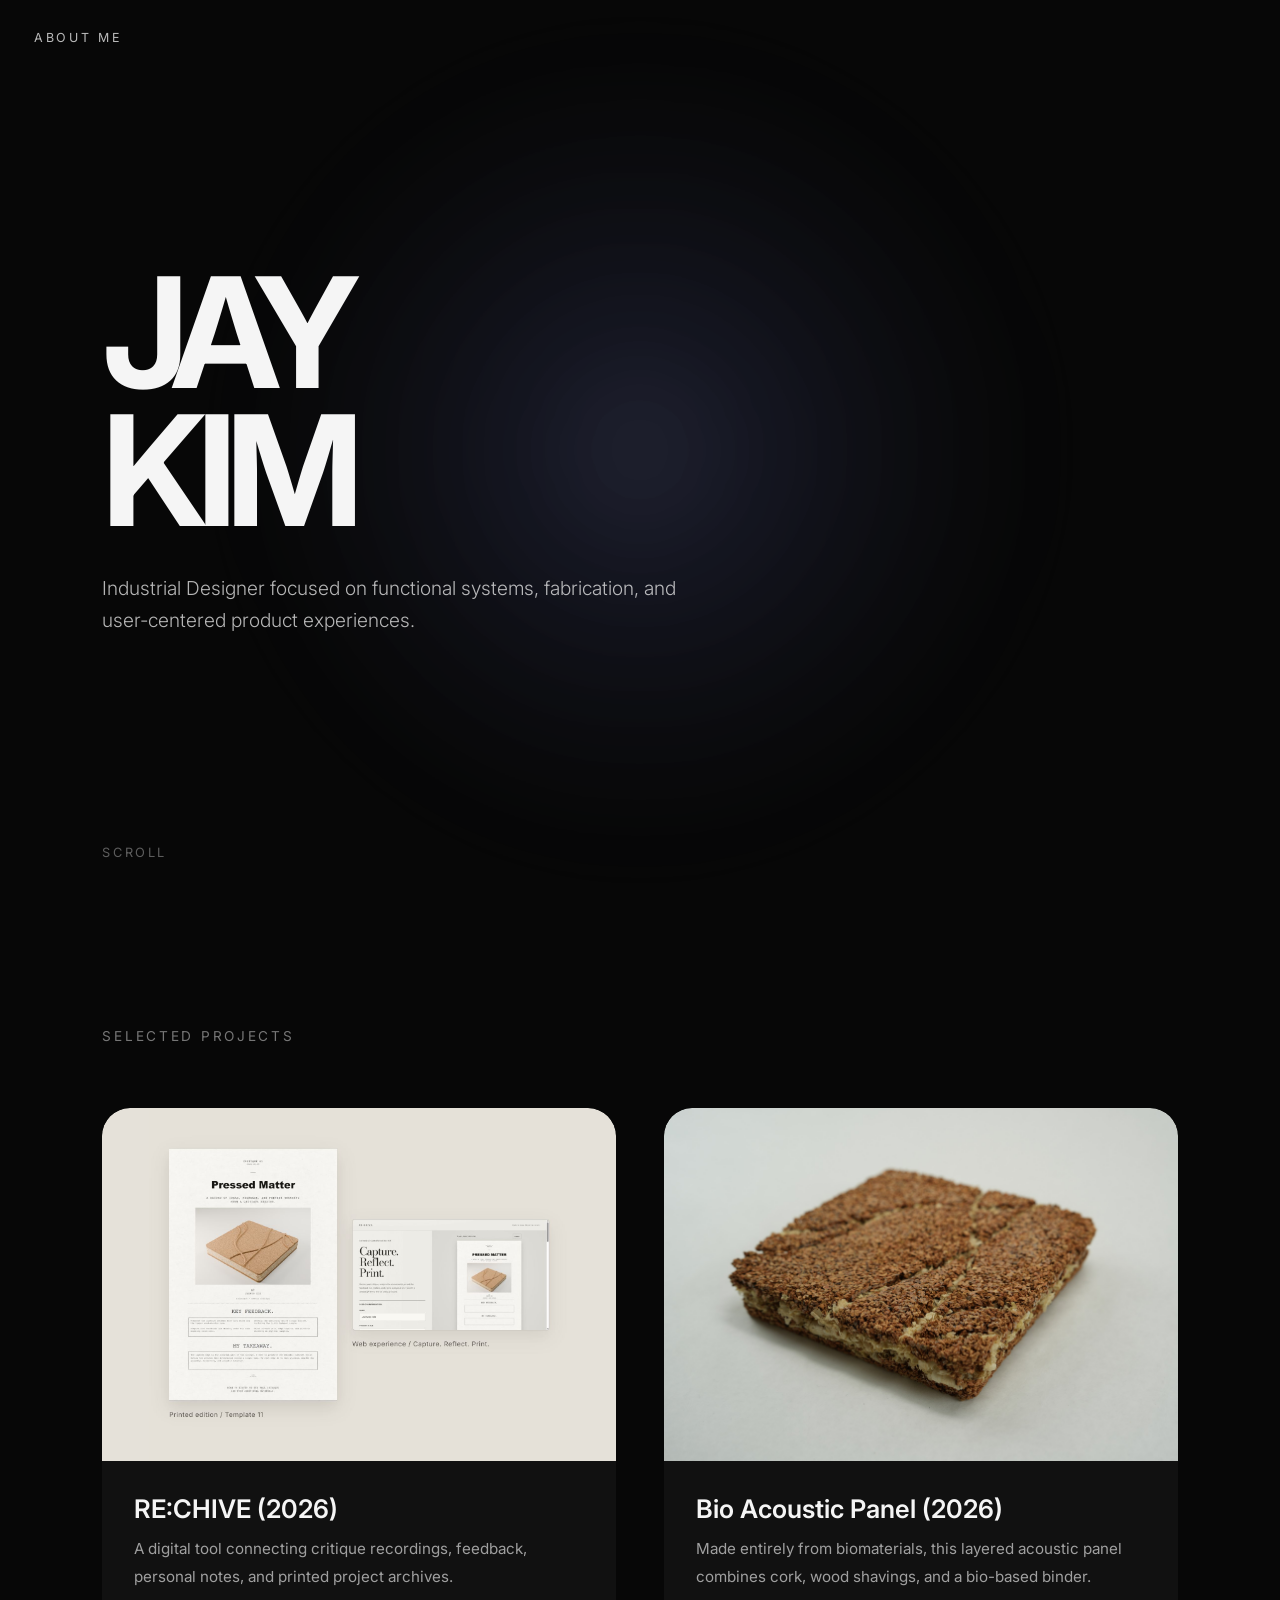
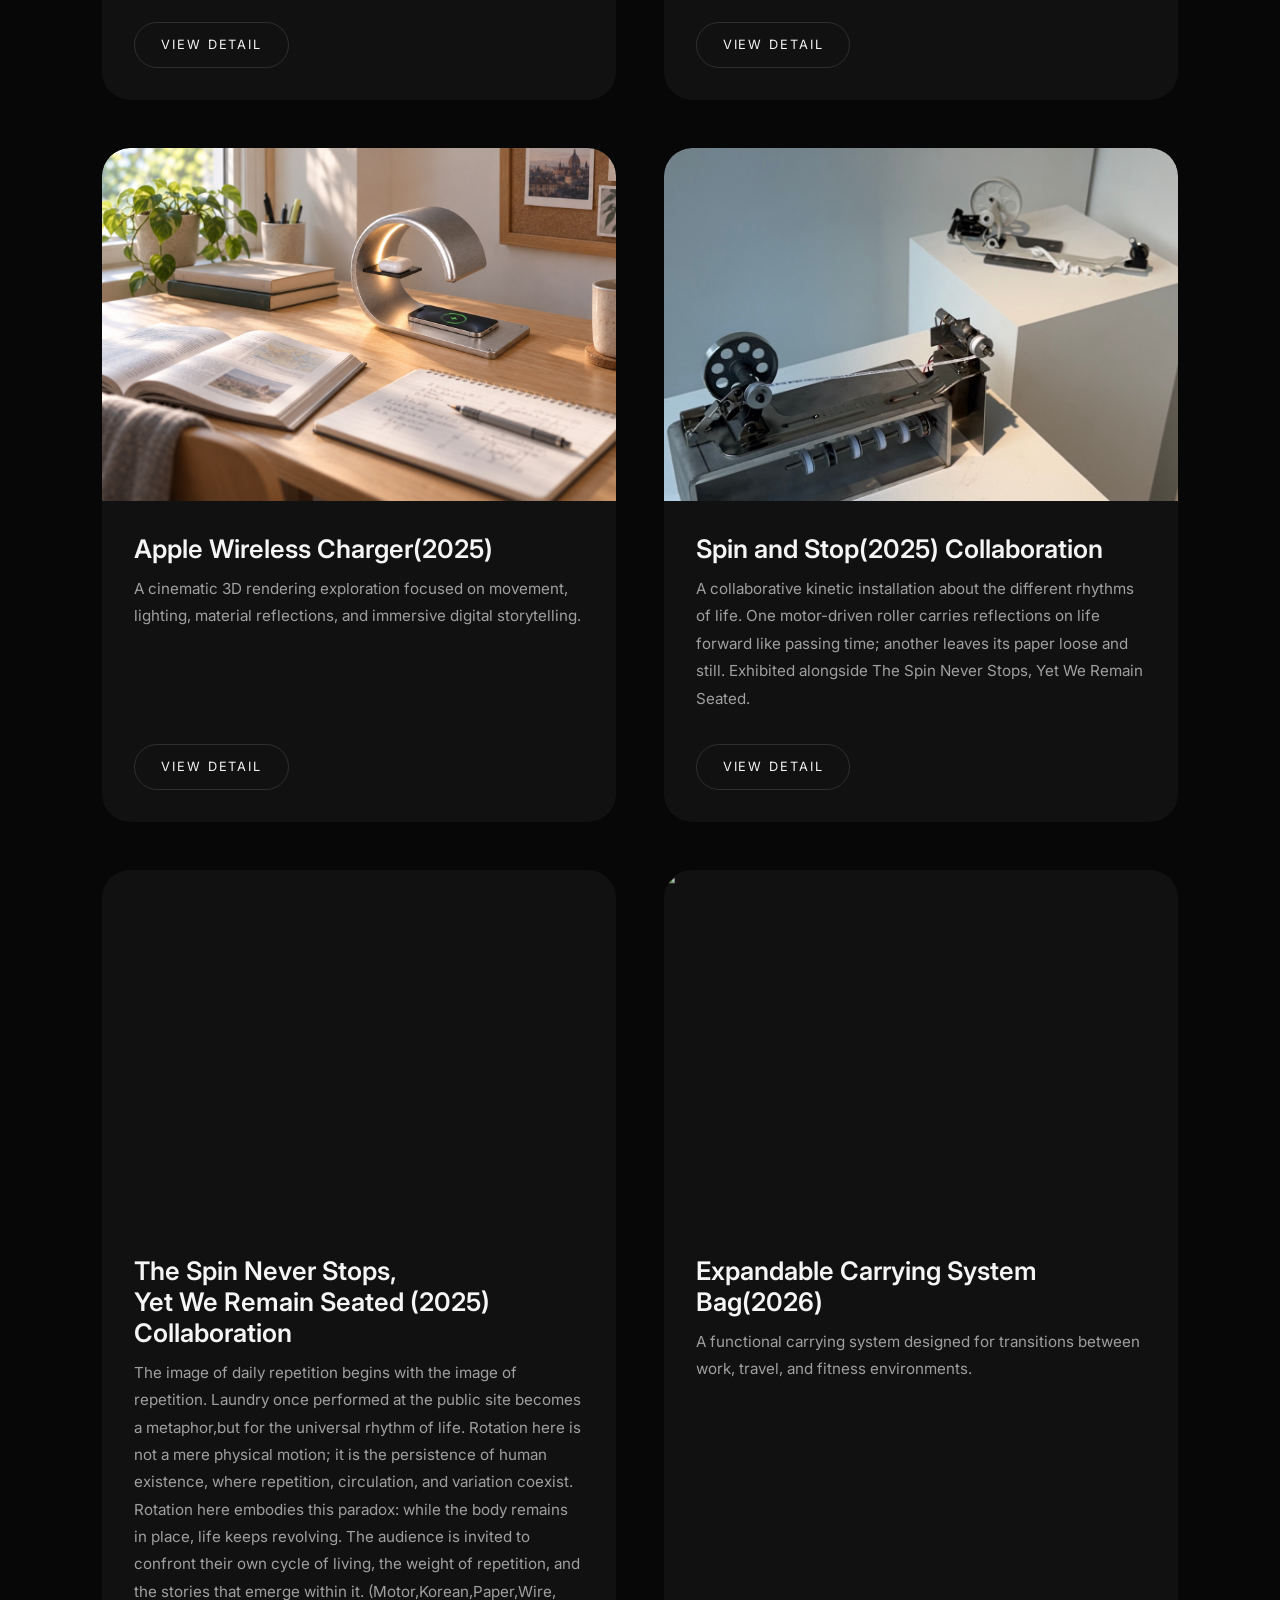
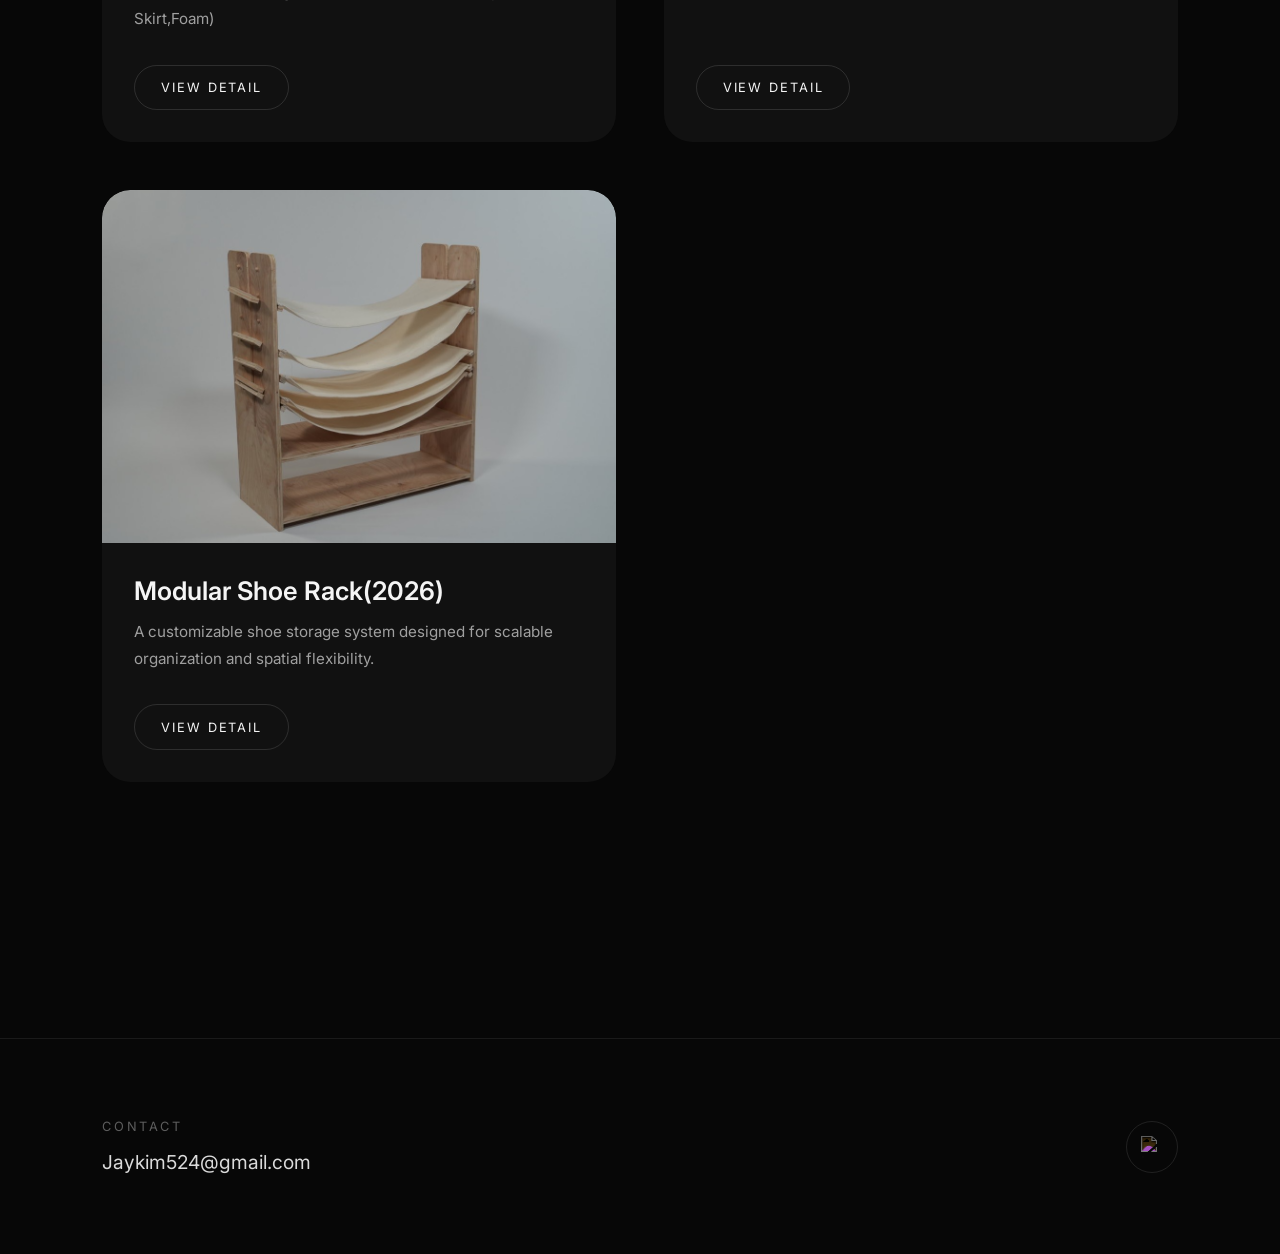
==== commit b396e25e: "Add Spin and Stop exhibition detail page and six photographs" ====
--- a/index.html
+++ b/index.html
@@ -140,20 +140,20 @@
      SPIN PROJECT
 ========================= -->
 
-<div class="project-card">
+<div class="project-card" id="spin-and-stop">
 
   <!-- MAIN IMAGE -->
 <div class="image-slider">
   <img
     class="slider-image active"
     src="spin/IMG_3059.JPG"
-    alt=""
+    alt="Spin and Stop: two roller-based objects in the exhibition"
 
   >
   <img
     class="slider-image"
     src="spin/IMG_3065.JPG"
-    alt="">
+    alt="Detail of the motor and paper strip">
 
 </div>  
   <!-- CONTENT -->
@@ -172,7 +172,7 @@
 
     <div class="project-description">
 
-      PROJECT DESCRIPTION HERE
+      A collaborative kinetic installation about the different rhythms of life. One motor-driven roller carries reflections on life forward like passing time; another leaves its paper loose and still. Exhibited alongside The Spin Never Stops, Yet We Remain Seated.
 
     </div>
 
@@ -196,7 +196,7 @@
      EX PROJECT
 ========================= -->
 
-<div class="project-card">
+<div class="project-card" id="exhibition-spin">
 
   <!-- IMAGE SLIDER -->
 
@@ -461,10 +461,29 @@
 
     </div>
 
+    <div class="about-info" aria-label="Community and international activities">
+      <div class="info-block">
+        <div class="info-title">Community</div>
+        <div class="info-content">
+          <strong>Global Youth Green Environment Ambassador</strong><br>
+          HOBY Korea &amp; Green Environment Practice Headquarters · 2019<br>
+          Selected for a youth environmental ambassador program.
+        </div>
+      </div>
+      <div class="info-block">
+        <div class="info-title">International Activities</div>
+        <div class="info-content">
+          <strong>Yale Model United Nations Korea</strong><br>
+          November–December 2019<br>
+          Canada delegate, Disarmament and International Security Committee (DISEC).
+        </div>
+      </div>
+    </div>
+
     <!-- RESUME -->
 
     <a
-      href="resume.pdf?v=20261030"
+      href="resume.pdf?v=20261103"
       download="Jaewoo-Kim-Resume.pdf"
       type="application/pdf"
       class="resume-button"
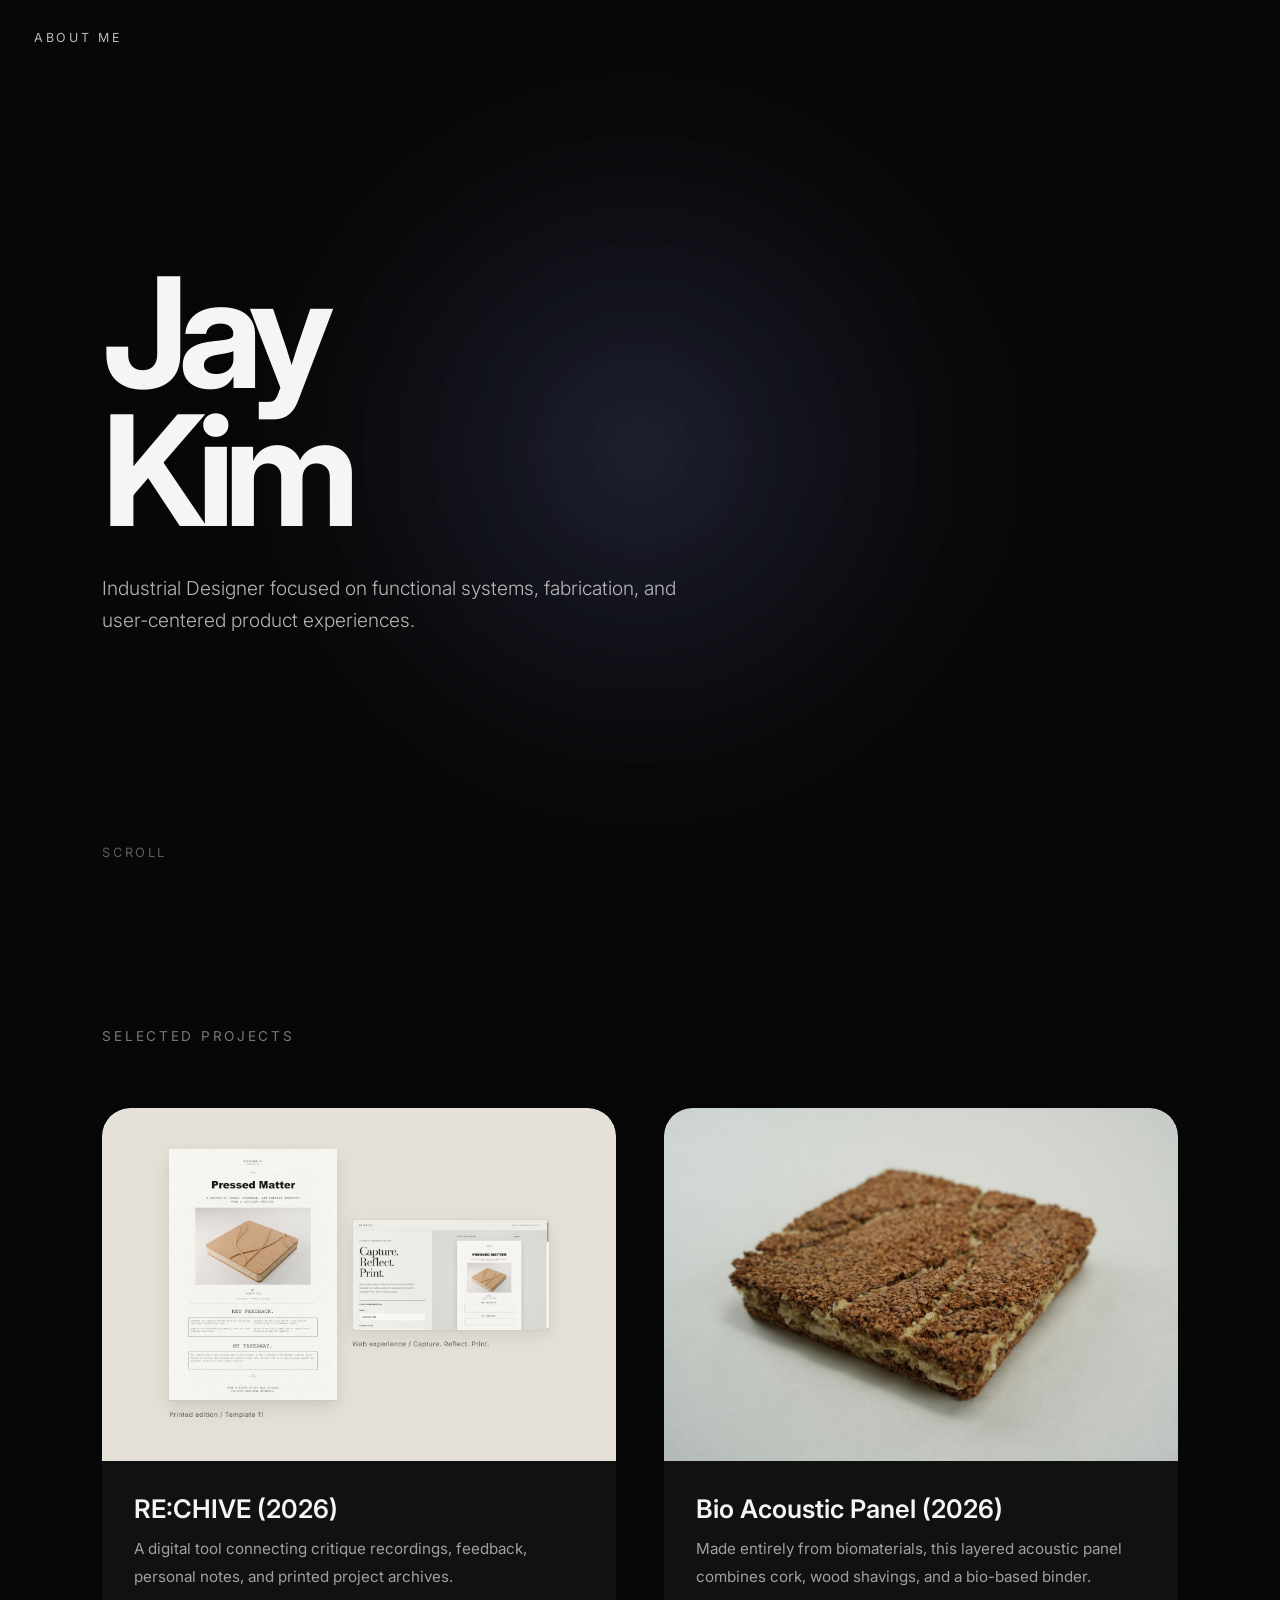
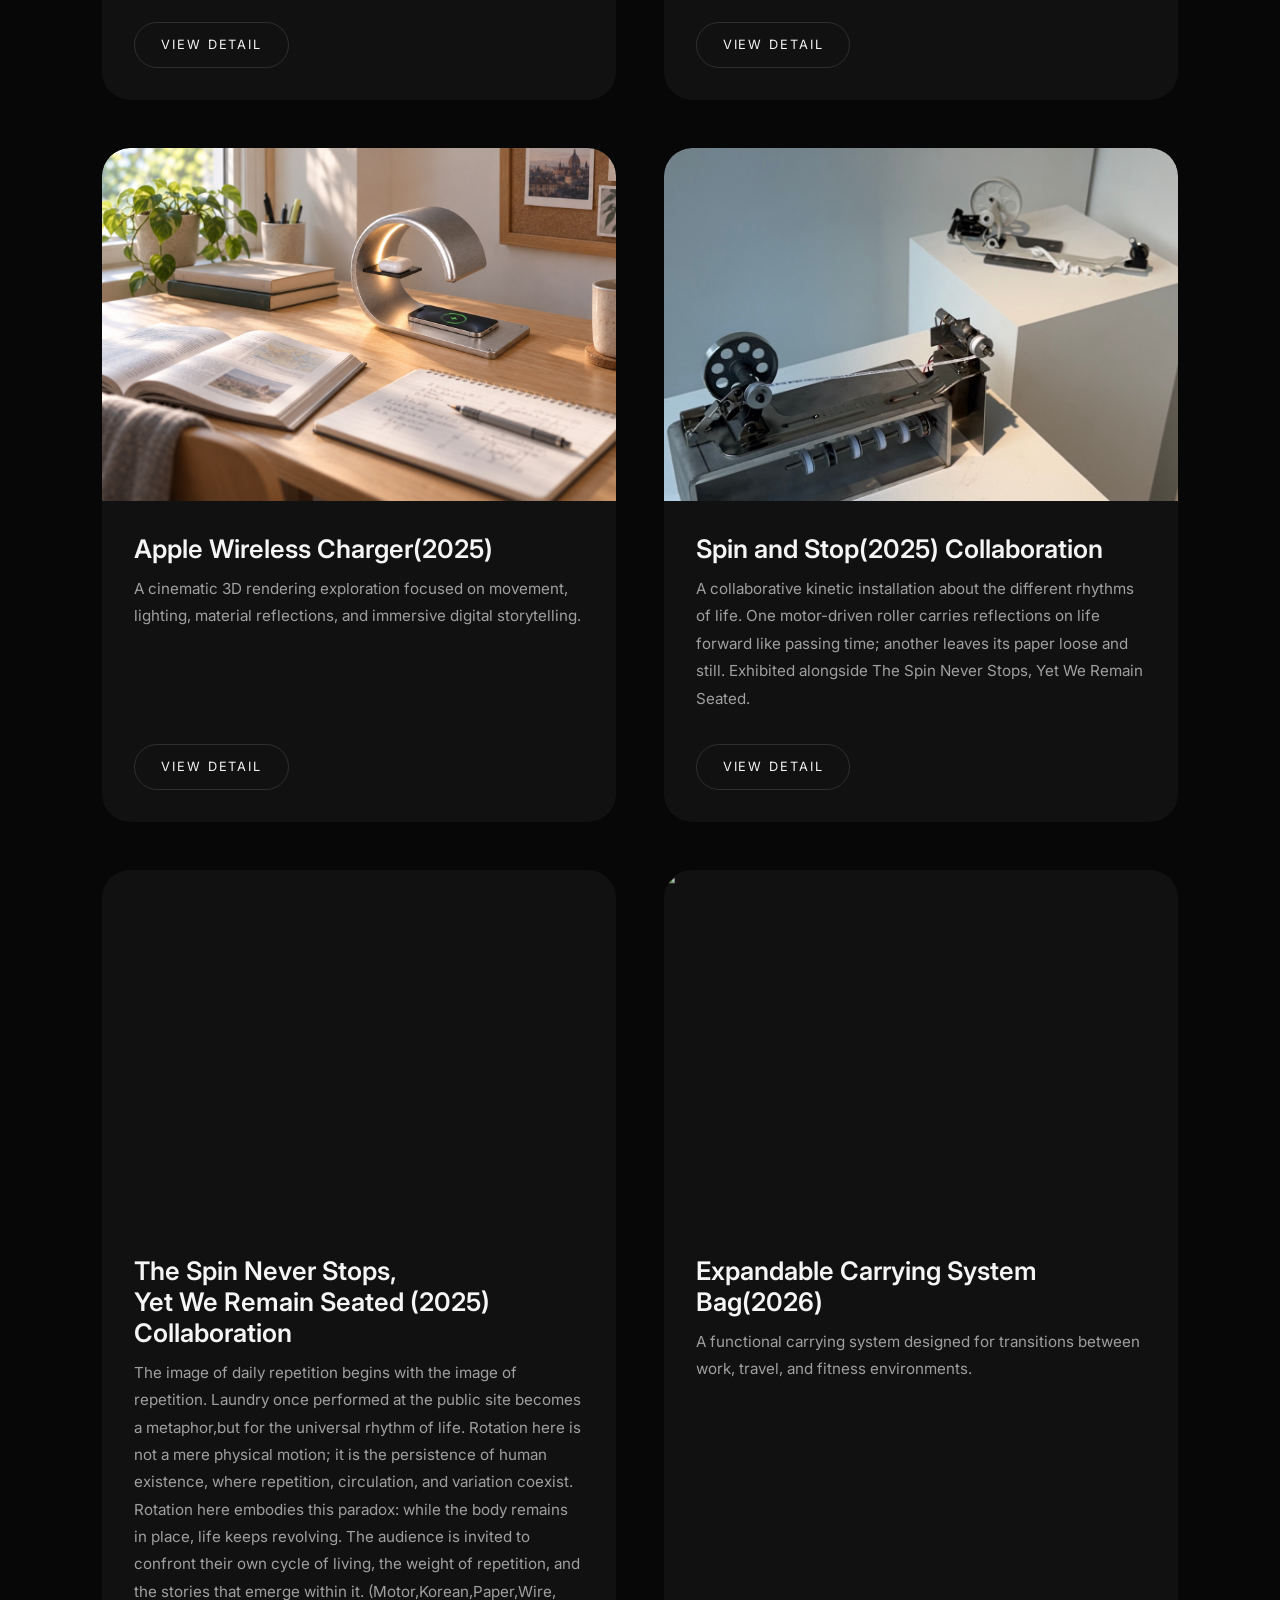
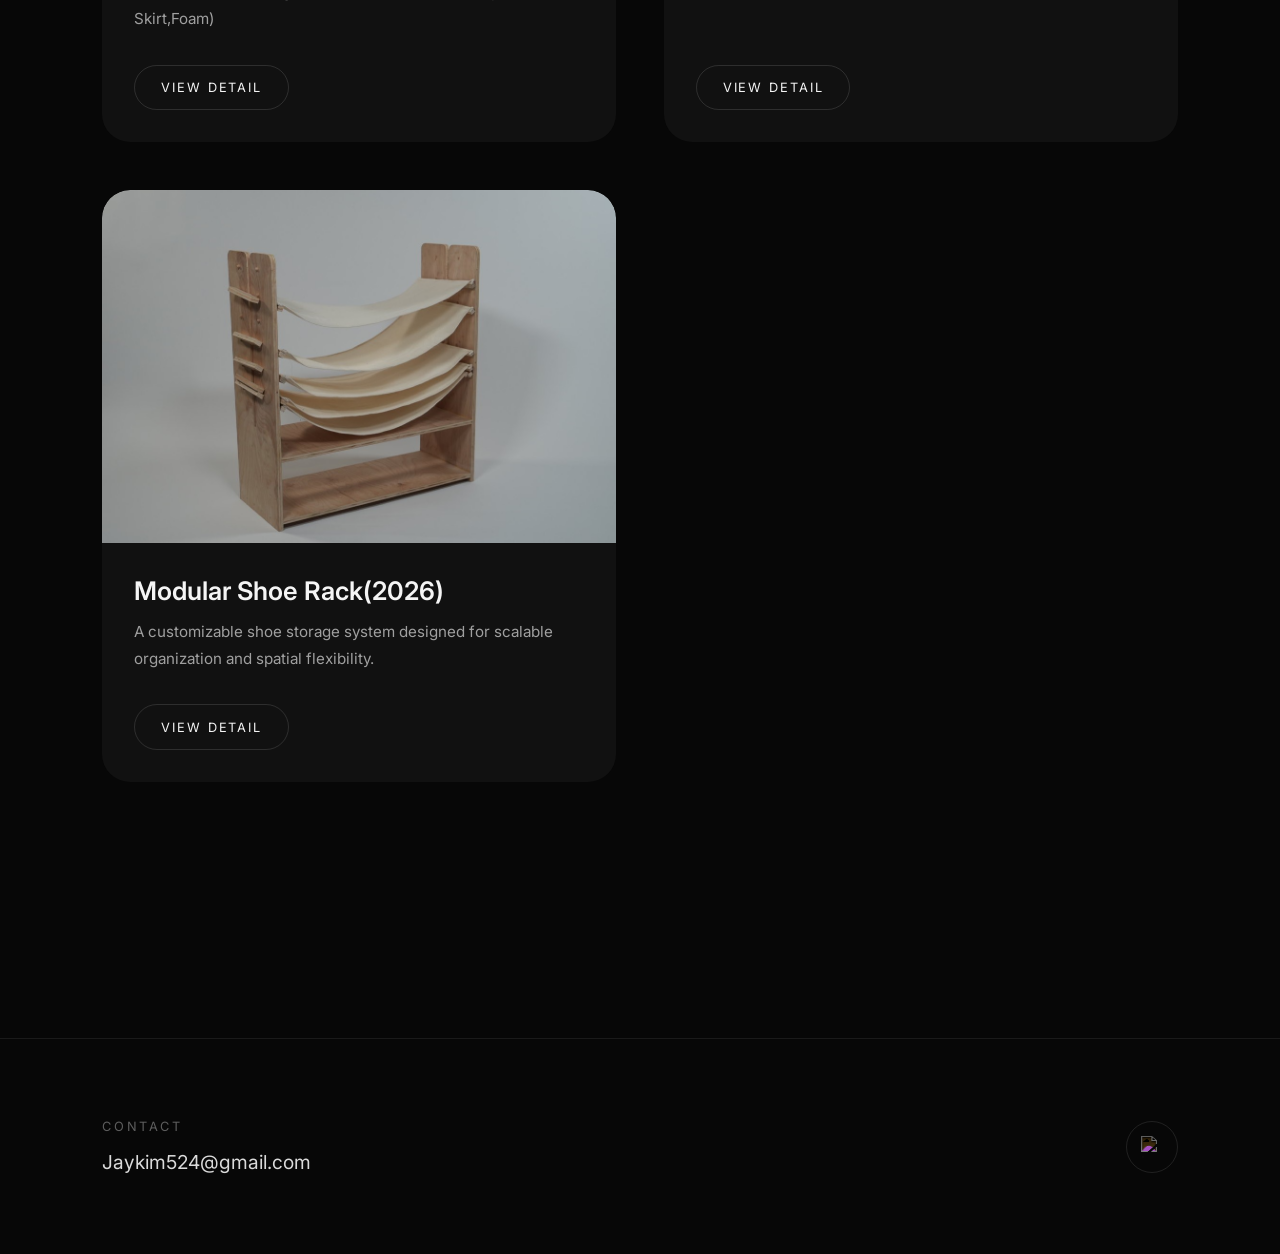
==== commit 6d2c1dff: "Standardize portfolio and resume display name to Jay Kim" ====
--- a/index.html
+++ b/index.html
@@ -5,7 +5,7 @@
   <meta charset="UTF-8" />
   <meta name="viewport" content="width=device-width, initial-scale=1.0"/>
 
-  <title>Jaewoo Kim Portfolio</title>
+  <title>Jay Kim Portfolio</title>
 
   <!-- FONT -->
 
@@ -32,8 +32,8 @@
   <section class="hero">
 
     <h1 class="name">
-      JAY<br>
-      KIM
+      Jay<br>
+      Kim
     </h1>
 
     <p class="description">
@@ -483,8 +483,8 @@
     <!-- RESUME -->
 
     <a
-      href="resume.pdf?v=20261103"
-      download="Jaewoo-Kim-Resume.pdf"
+      href="resume.pdf?v=20261109-name"
+      download="Jay-Kim-Resume.pdf"
       type="application/pdf"
       class="resume-button"
     >
